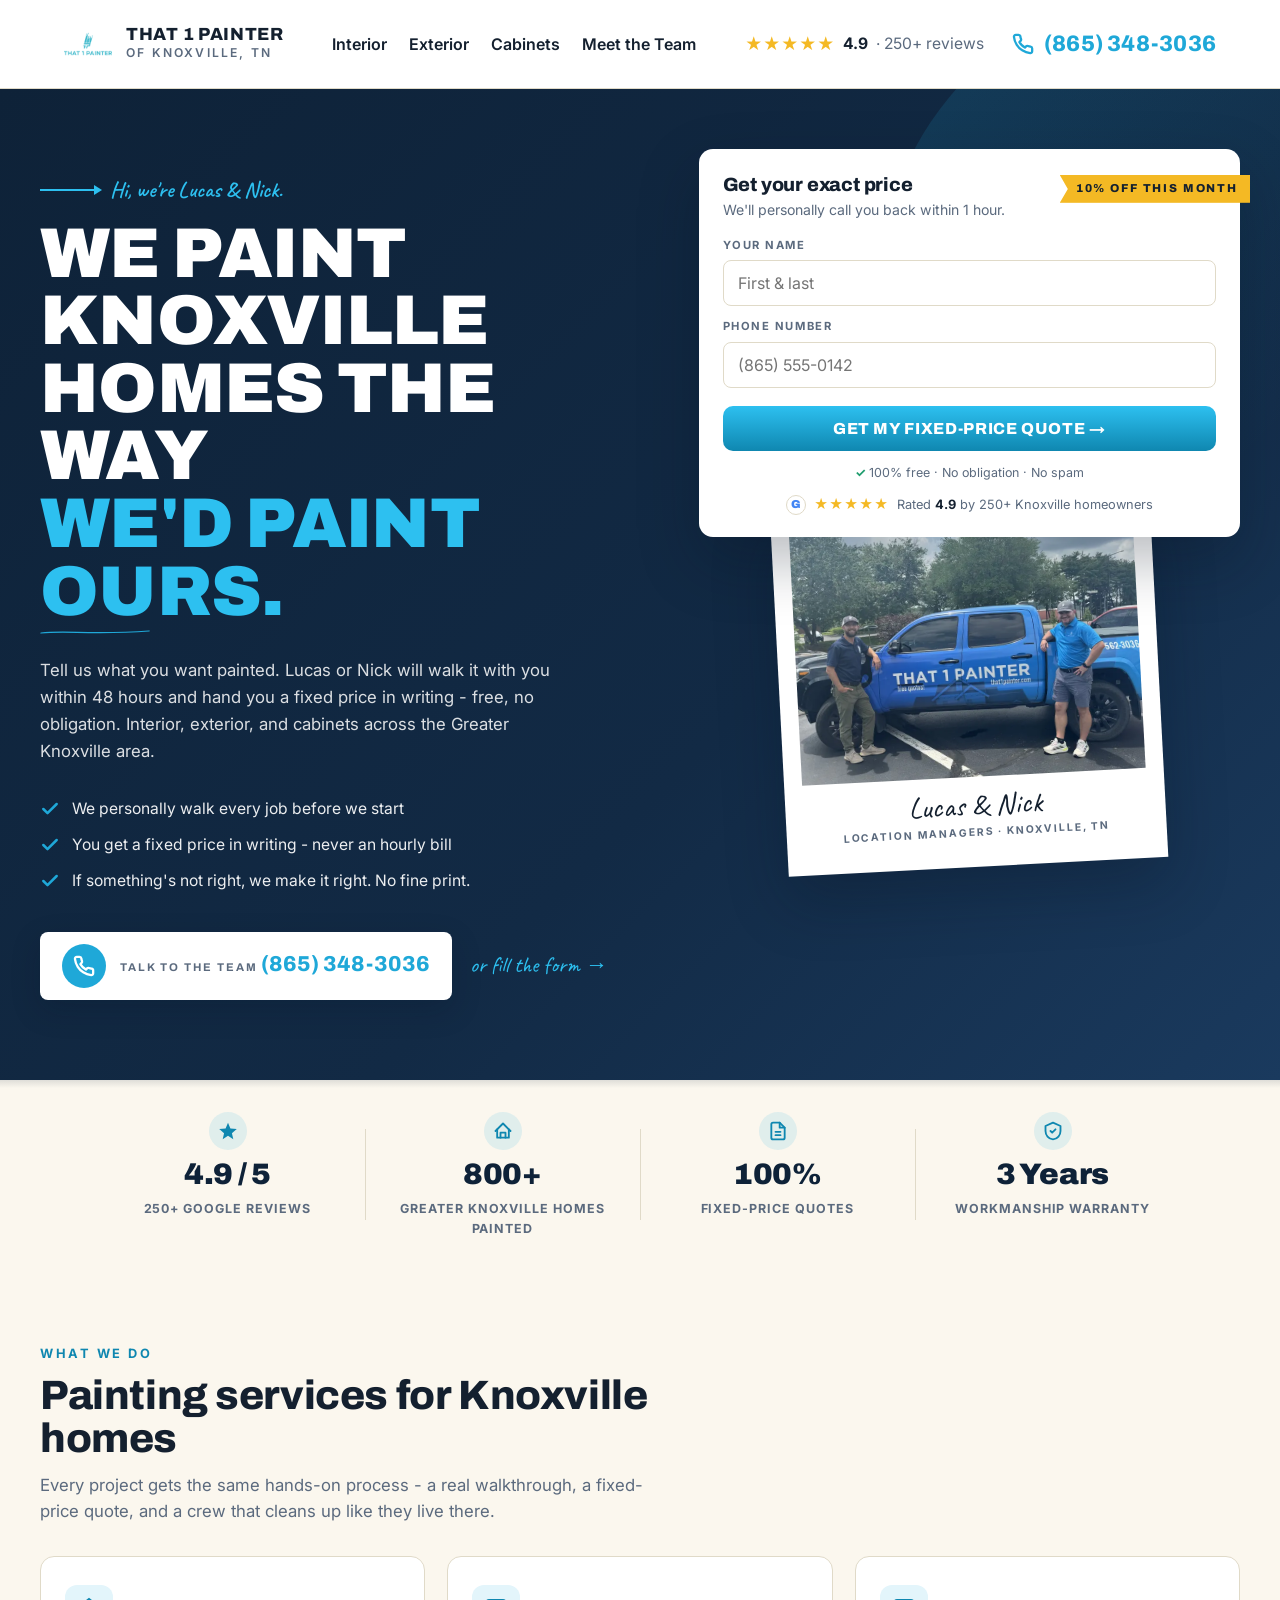
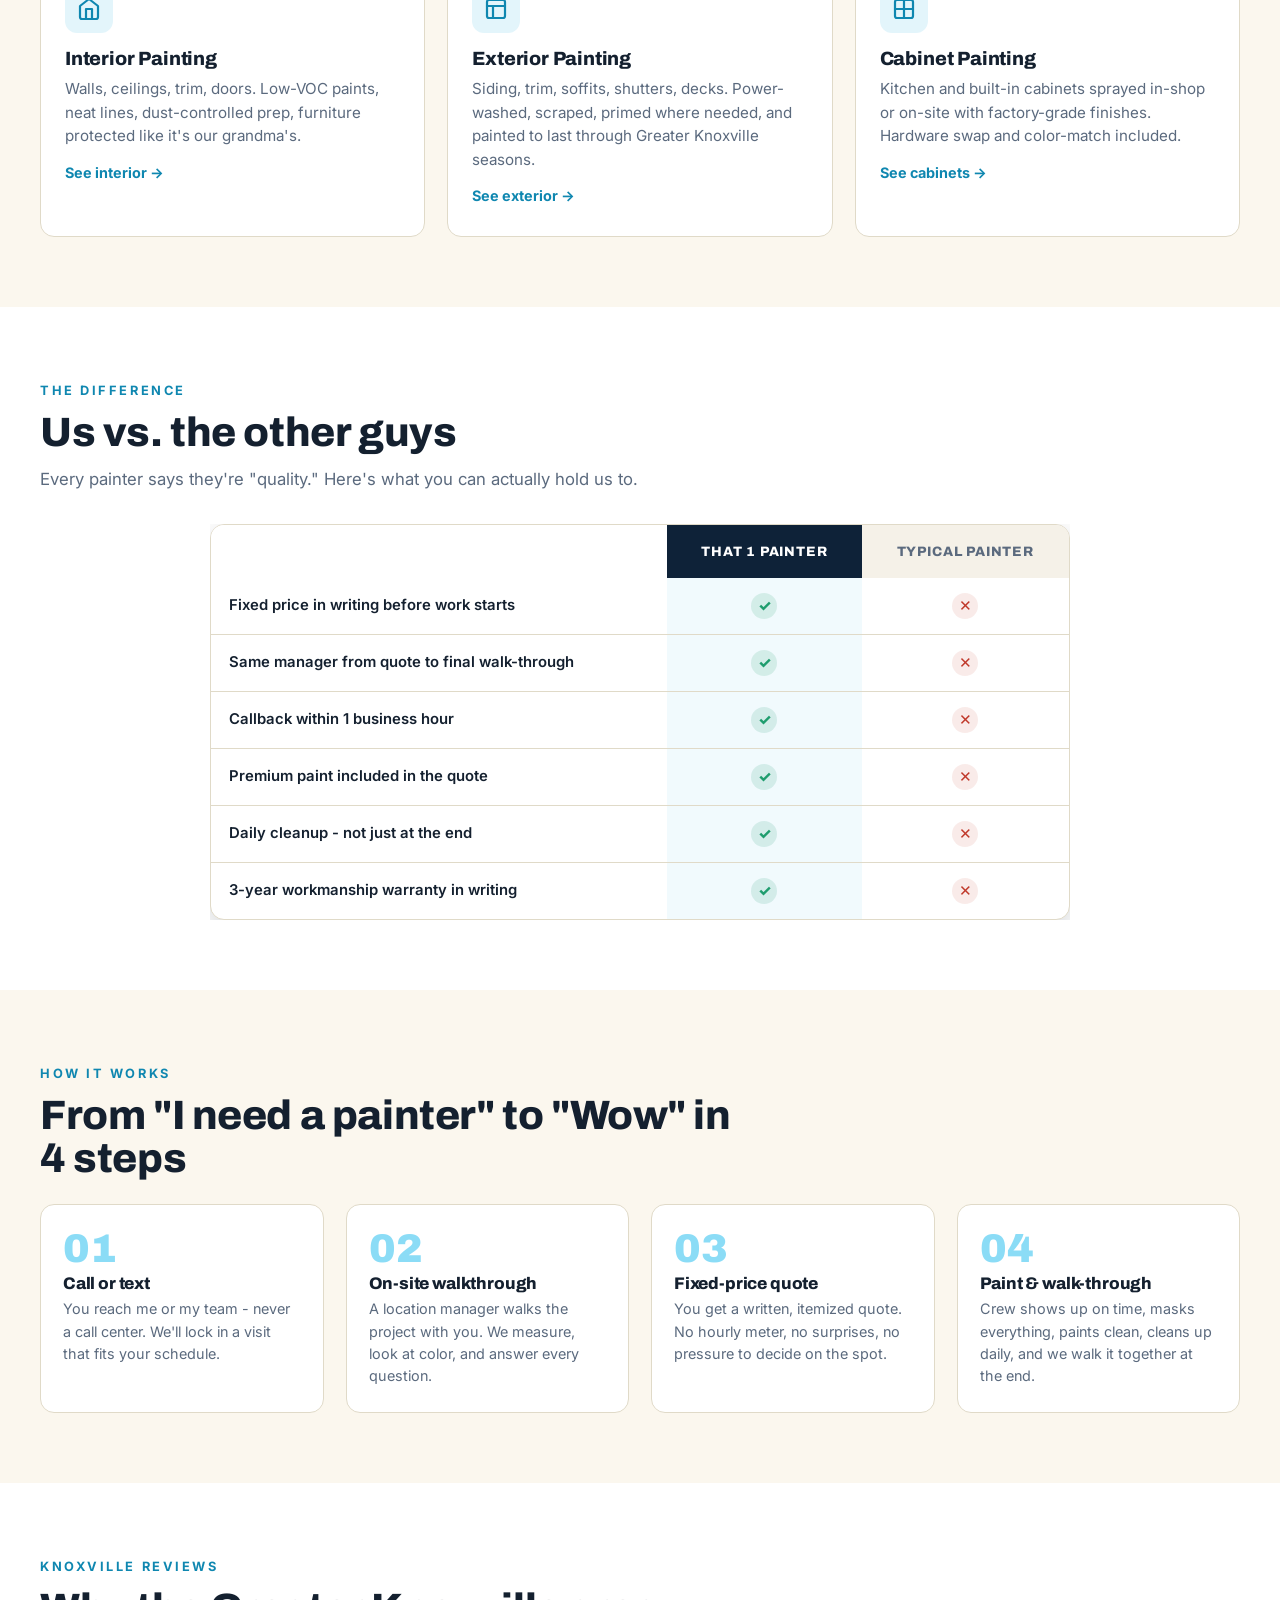
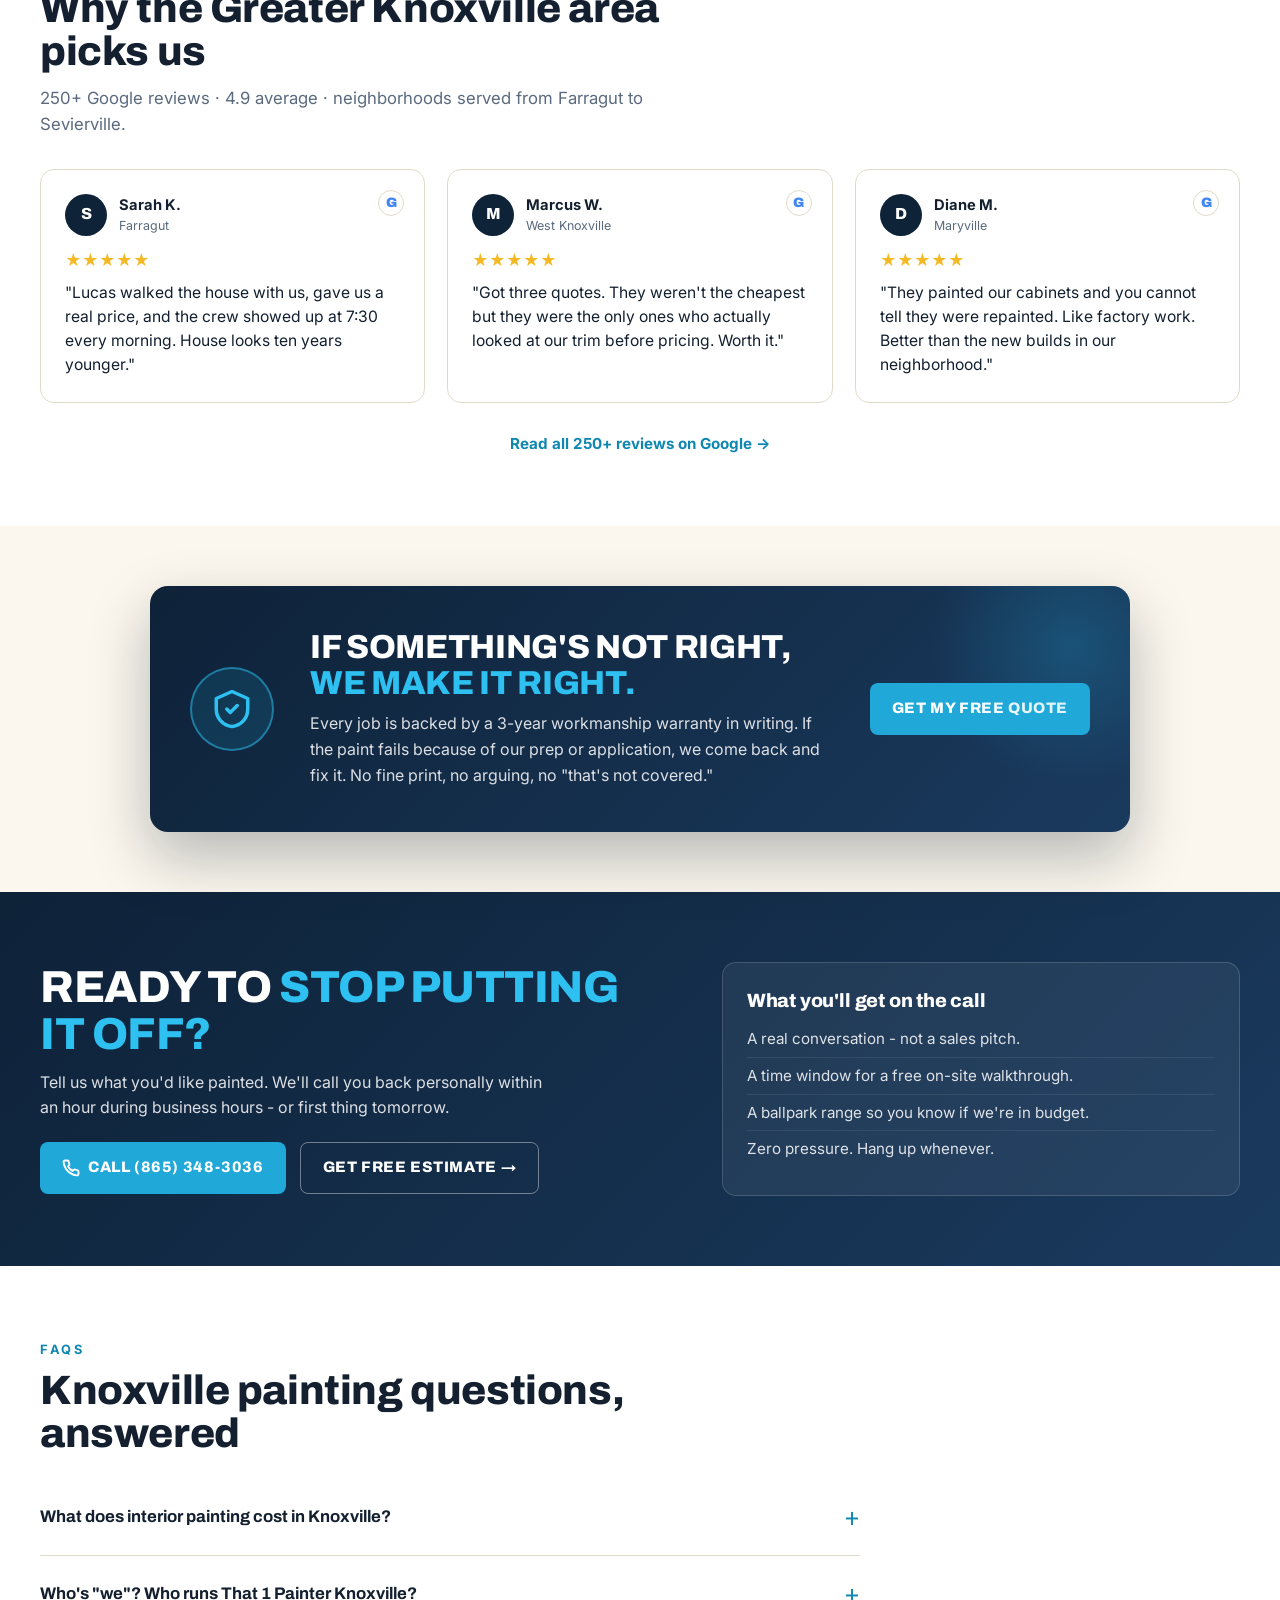
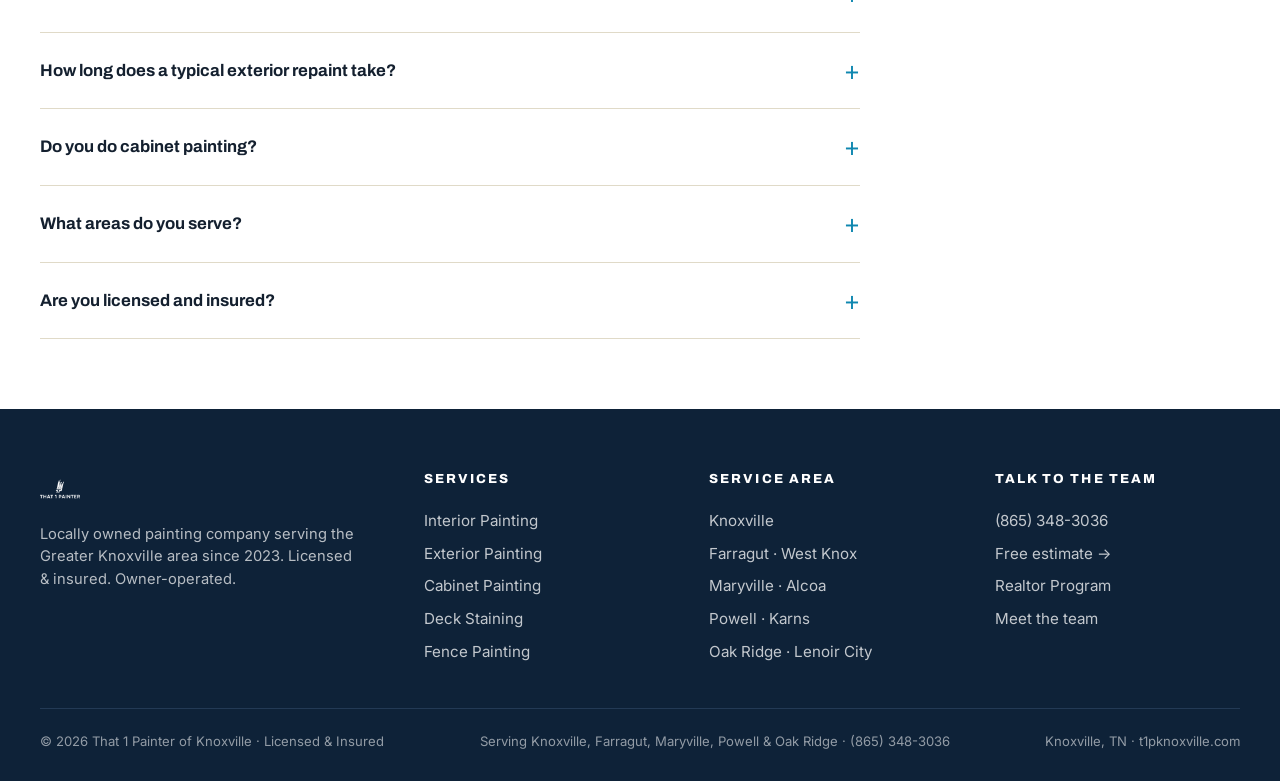
==== index.html @ 480b92c1 "Add Realtor Preferred Program page (realtors.html) with 10% client offer Co-Authored-By: Claude Fabl" ====
<!DOCTYPE html>
<html lang="en">
<head>
  <meta charset="UTF-8">
  <meta name="viewport" content="width=device-width, initial-scale=1.0">

  <!-- Google tag (gtag.js) — unified container routing to Google Ads + GA4 -->
  <script async src="https://www.googletagmanager.com/gtag/js?id=GT-T94FWJ92"></script>
  <script>
    window.dataLayer = window.dataLayer || [];
    function gtag(){dataLayer.push(arguments);}
    gtag('js', new Date());
    gtag('config', 'GT-T94FWJ92');
    gtag('config', 'G-8ZMC1K4EEJ');
    gtag('config', 'AW-11226884509');
  </script>
  <!-- Microsoft Clarity -->
  <script type="text/javascript">
    (function(c,l,a,r,i,t,y){
        c[a]=c[a]||function(){(c[a].q=c[a].q||[]).push(arguments)};
        t=l.createElement(r);t.async=1;t.src="https://www.clarity.ms/tag/"+i;
        y=l.getElementsByTagName(r)[0];y.parentNode.insertBefore(t,y);
    })(window, document, "clarity", "script", "wvl3fsdmvr");
  </script>


  <title>That 1 Painter Knoxville - Interior, Exterior &amp; Cabinet Painting</title>
  <meta name="description" content="Knoxville's hands-on painting company. Location managers Lucas &amp; Nick personally call you back. Fixed-price, in-writing quotes for interior, exterior &amp; cabinet painting across the Greater Knoxville area.">
  <link rel="canonical" href="https://t1pknoxville.com/">
  <meta name="theme-color" content="#0E2238">

  <meta property="og:type" content="website">
  <meta property="og:title" content="That 1 Painter Knoxville - Painted Right, Priced Honestly">
  <meta property="og:description" content="Locally managed painting in Knoxville, TN. Free fixed-price estimate within 1 hour.">
  <meta property="og:url" content="https://t1pknoxville.com/">
  <meta property="og:image" content="/assets/img/og.jpg">

  <link rel="preconnect" href="https://fonts.googleapis.com">
  <link rel="preconnect" href="https://fonts.gstatic.com" crossorigin>
  <link href="https://fonts.googleapis.com/css2?family=Archivo:wght@600;700;800;900&family=Inter:wght@400;500;600;700&family=Caveat:wght@500;600;700&display=swap" rel="stylesheet">

  <link rel="icon" type="image/webp" href="/logo.webp">
  <link rel="preload" as="image" href="/assets/img/team-lucas-nick.webp">
  <link rel="stylesheet" href="/assets/css/main.css">

  <script type="application/ld+json">
  {
    "@context": "https://schema.org",
    "@type": "Painter",
    "name": "That 1 Painter of Knoxville",
    "image": "https://t1pknoxville.com/logo.webp",
    "telephone": "+18653483036",
    "url": "https://t1pknoxville.com/",
    "address": {
      "@type": "PostalAddress",
      "addressLocality": "Knoxville",
      "addressRegion": "TN",
      "addressCountry": "US"
    },
    "areaServed": ["Knoxville", "Maryville", "Powell", "Farragut", "Oak Ridge", "Sevierville", "Alcoa", "Lenoir City"],
    "priceRange": "$$",
    "aggregateRating": {
      "@type": "AggregateRating",
      "ratingValue": "4.9",
      "reviewCount": "250"
    }
  }
  </script>

  <script type="application/ld+json">
  {
    "@context": "https://schema.org",
    "@type": "FAQPage",
    "mainEntity": [
      {
        "@type": "Question",
        "name": "What does interior painting cost in Knoxville?",
        "acceptedAnswer": {"@type": "Answer", "text": "Every project is quoted on-site. We walk the rooms with you, factor in prep, ceiling height, trim work, and paint grade, then give you the exact number in writing - never an hourly bill. The walkthrough is free and there's zero obligation to book."}
      },
      {
        "@type": "Question",
        "name": "Who runs That 1 Painter Knoxville?",
        "acceptedAnswer": {"@type": "Answer", "text": "Lucas and Nick are the location managers for Knoxville. They run estimates, manage the crews, and walk every job with you. You get their direct numbers when you book."}
      },
      {
        "@type": "Question",
        "name": "How long does a typical exterior repaint take?",
        "acceptedAnswer": {"@type": "Answer", "text": "An average 2,000-3,000 sq ft Knoxville home takes 5-8 working days for a full exterior repaint, weather permitting. We coordinate around your schedule and the Greater Knoxville forecast."}
      },
      {
        "@type": "Question",
        "name": "Do you do cabinet painting?",
        "acceptedAnswer": {"@type": "Answer", "text": "Yes - we spray cabinets with a factory-grade finish, either in our shop or on-site with full dust containment. Most kitchens are done in 5-7 days with hardware swapped at no extra cost."}
      },
      {
        "@type": "Question",
        "name": "What areas do you serve?",
        "acceptedAnswer": {"@type": "Answer", "text": "Knoxville, Farragut, West Knoxville, Maryville, Powell, Karns, Oak Ridge, Lenoir City, Alcoa, Sevierville, and most of the Greater Knoxville area within a 45-minute drive."}
      },
      {
        "@type": "Question",
        "name": "Are you licensed and insured?",
        "acceptedAnswer": {"@type": "Answer", "text": "Yes - fully licensed in Tennessee, with general liability and workers' comp coverage. We'll provide certificates on request before any work starts."}
      }
    ]
  }
  </script>
</head>
<body>

  <!-- ── Top Bar ───────────────────────────────────────── -->
  <header class="topbar">
    <div class="topbar-inner">
      <a href="/" class="brand">
        <img src="/logo.webp" alt="That 1 Painter logo">
        <div>
          <div class="brand-name">THAT 1 PAINTER</div>
          <div class="brand-sub">of Knoxville, TN</div>
        </div>
      </a>
      <nav class="topbar-nav">
        <a href="/interior.html">Interior</a>
        <a href="/exterior.html">Exterior</a>
        <a href="/cabinets.html">Cabinets</a>
        <a href="/about.html">Meet the Team</a>
      </nav>
      <div class="topbar-right">
        <div class="reviews-pill" aria-label="4.9 stars from 250 plus reviews">
          <span class="reviews-stars">★★★★★</span>
          <span><strong>4.9</strong></span>
          <span class="reviews-count">· 250+ reviews</span>
        </div>
        <a href="tel:18653483036" class="topbar-phone">
          <svg viewBox="0 0 24 24" fill="none" stroke="currentColor" stroke-width="2.5" stroke-linecap="round" stroke-linejoin="round" aria-hidden="true"><path d="M22 16.92v3a2 2 0 0 1-2.18 2 19.79 19.79 0 0 1-8.63-3.07 19.5 19.5 0 0 1-6-6 19.79 19.79 0 0 1-3.07-8.67A2 2 0 0 1 4.11 2h3a2 2 0 0 1 2 1.72c.13.96.36 1.9.7 2.81a2 2 0 0 1-.45 2.11L8.09 9.91a16 16 0 0 0 6 6l1.27-1.27a2 2 0 0 1 2.11-.45c.91.34 1.85.57 2.81.7A2 2 0 0 1 22 16.92z"/></svg>
          (865) 348-3036
        </a>
      </div>
    </div>
  </header>

  <!-- ── Hero ──────────────────────────────────────────── -->
  <section class="hero">
    <div class="hero-inner">
      <div>
        <div class="hero-eyebrow"><span class="arrow"></span><span class="script">Hi, we're Lucas & Nick.</span></div>
        <h1>
          WE PAINT KNOXVILLE<br>HOMES THE WAY
          <span class="accent">WE'D PAINT OURS.</span>
        </h1>
        <p class="hero-lead">
          Tell us what you want painted. Lucas or Nick will walk it with you within 48 hours
          and hand you a fixed price in writing - free, no obligation. Interior, exterior,
          and cabinets across the Greater Knoxville area.
        </p>

        <ul class="hero-list">
          <li>We personally walk every job before we start</li>
          <li>You get a fixed price in writing - never an hourly bill</li>
          <li>If something's not right, we make it right. No fine print.</li>
        </ul>

        <div class="hero-ctas">
          <a href="tel:18653483036" class="btn-phone">
            <span class="icon" aria-hidden="true">
              <svg width="22" height="22" viewBox="0 0 24 24" fill="none" stroke="currentColor" stroke-width="2.5" stroke-linecap="round" stroke-linejoin="round"><path d="M22 16.92v3a2 2 0 0 1-2.18 2 19.79 19.79 0 0 1-8.63-3.07 19.5 19.5 0 0 1-6-6 19.79 19.79 0 0 1-3.07-8.67A2 2 0 0 1 4.11 2h3a2 2 0 0 1 2 1.72c.13.96.36 1.9.7 2.81a2 2 0 0 1-.45 2.11L8.09 9.91a16 16 0 0 0 6 6l1.27-1.27a2 2 0 0 1 2.11-.45c.91.34 1.85.57 2.81.7A2 2 0 0 1 22 16.92z"/></svg>
            </span>
            <span>
              <span class="label">Talk to the team</span>
              <span class="number">(865) 348-3036</span>
            </span>
          </a>
          <a href="#quote" class="hero-or">or fill the form →</a>
        </div>
      </div>

      <!-- Right column: form on top, polaroid tucked under -->
      <div class="hero-right" id="quote">
        <div class="quote-card">
          <div class="badge-save">10% off this month</div>
          <h3>Get your exact price</h3>
          <div class="sub">We'll personally call you back within 1 hour.</div>
          <form data-lead-form data-form-location="hero">
            <label for="lf-name">Your name</label>
            <input id="lf-name" name="name" type="text" placeholder="First & last" autocomplete="name" required>
            <label for="lf-phone">Phone number</label>
            <input id="lf-phone" name="phone" type="tel" placeholder="(865) 555-0142" autocomplete="tel" inputmode="numeric" required>
            <input type="text" name="_gotcha" tabindex="-1" autocomplete="off" style="position:absolute; left:-9999px;" aria-hidden="true">
            <button class="btn-submit" type="submit">Get my fixed-price quote →</button>
            <div class="trust-line">100% free · No obligation · No spam</div>
            <div class="form-rating">
              <span class="g-badge" aria-hidden="true">G</span>
              <span class="stars" aria-hidden="true">★★★★★</span>
              <span>Rated <strong>4.9</strong> by 250+ Knoxville homeowners</span>
            </div>
          </form>
        </div>

        <div class="polaroid">
          <img src="/assets/img/team-lucas-nick.webp" width="800" height="600" alt="Lucas and Nick, location managers for That 1 Painter of Knoxville" onerror="this.onerror=null;this.src='/assets/img/team-placeholder.svg';">
          <div class="caption">
            <div class="name">Lucas &amp; Nick</div>
            <div class="role">Location Managers · Knoxville, TN</div>
          </div>
        </div>
      </div>
    </div>
  </section>

  <!-- ── Trust strip ───────────────────────────────────── -->
  <section class="trust-strip">
    <div class="trust-strip-inner">
      <div class="trust-item">
        <span class="icon" aria-hidden="true"><svg viewBox="0 0 24 24" fill="currentColor"><path d="M12 2l2.9 6.94 7.6.66-5.78 4.96L18.36 22 12 17.77 5.64 22l1.64-7.44L1.5 9.6l7.6-.66L12 2z"/></svg></span>
        <div class="num">4.9 / 5</div>
        <div class="label">250+ Google Reviews</div>
      </div>
      <div class="trust-item">
        <span class="icon" aria-hidden="true"><svg viewBox="0 0 24 24" fill="none" stroke="currentColor" stroke-width="2.2" stroke-linecap="round" stroke-linejoin="round"><path d="M3 12l9-9 9 9"/><path d="M5 10v10h14V10"/><path d="M9 20v-6h6v6"/></svg></span>
        <div class="num">800+</div>
        <div class="label">Greater Knoxville Homes Painted</div>
      </div>
      <div class="trust-item">
        <span class="icon" aria-hidden="true"><svg viewBox="0 0 24 24" fill="none" stroke="currentColor" stroke-width="2.2" stroke-linecap="round" stroke-linejoin="round"><path d="M14 2H6a2 2 0 0 0-2 2v16a2 2 0 0 0 2 2h12a2 2 0 0 0 2-2V8z"/><polyline points="14 2 14 8 20 8"/><line x1="9" y1="13" x2="15" y2="13"/><line x1="9" y1="17" x2="15" y2="17"/></svg></span>
        <div class="num">100%</div>
        <div class="label">Fixed-Price Quotes</div>
      </div>
      <div class="trust-item">
        <span class="icon" aria-hidden="true"><svg viewBox="0 0 24 24" fill="none" stroke="currentColor" stroke-width="2.2" stroke-linecap="round" stroke-linejoin="round"><path d="M12 2l9 4v6c0 5-3.5 9.5-9 10-5.5-.5-9-5-9-10V6l9-4z"/><polyline points="9 12 11 14 15 10"/></svg></span>
        <div class="num">3 Years</div>
        <div class="label">Workmanship Warranty</div>
      </div>
    </div>
  </section>

  <!-- ── Services ──────────────────────────────────────── -->
  <section class="bg-cream">
    <div class="container">
      <span class="section-eyebrow">What We Do</span>
      <h2 class="section-title">Painting services for Knoxville homes</h2>
      <p class="section-lead">Every project gets the same hands-on process - a real walkthrough, a fixed-price quote, and a crew that cleans up like they live there.</p>

      <div class="cards-3 mt-24">
        <div class="card">
          <div class="card-icon">
            <svg width="24" height="24" viewBox="0 0 24 24" fill="none" stroke="currentColor" stroke-width="2.2" stroke-linecap="round" stroke-linejoin="round"><path d="M3 9l9-7 9 7v11a2 2 0 0 1-2 2H5a2 2 0 0 1-2-2z"/><polyline points="9 22 9 12 15 12 15 22"/></svg>
          </div>
          <h3>Interior Painting</h3>
          <p>Walls, ceilings, trim, doors. Low-VOC paints, neat lines, dust-controlled prep, furniture protected like it's our grandma's.</p>
          <a href="/interior.html" class="card-cta">See interior →</a>
        </div>
        <div class="card">
          <div class="card-icon">
            <svg width="24" height="24" viewBox="0 0 24 24" fill="none" stroke="currentColor" stroke-width="2.2" stroke-linecap="round" stroke-linejoin="round"><rect x="3" y="3" width="18" height="18" rx="2"/><path d="M3 9h18M9 21V9"/></svg>
          </div>
          <h3>Exterior Painting</h3>
          <p>Siding, trim, soffits, shutters, decks. Power-washed, scraped, primed where needed, and painted to last through Greater Knoxville seasons.</p>
          <a href="/exterior.html" class="card-cta">See exterior →</a>
        </div>
        <div class="card">
          <div class="card-icon">
            <svg width="24" height="24" viewBox="0 0 24 24" fill="none" stroke="currentColor" stroke-width="2.2" stroke-linecap="round" stroke-linejoin="round"><rect x="3" y="3" width="18" height="18" rx="2"/><path d="M3 12h18M12 3v18"/></svg>
          </div>
          <h3>Cabinet Painting</h3>
          <p>Kitchen and built-in cabinets sprayed in-shop or on-site with factory-grade finishes. Hardware swap and color-match included.</p>
          <a href="/cabinets.html" class="card-cta">See cabinets →</a>
        </div>
      </div>
    </div>
  </section>

  <!-- ── Comparison ────────────────────────────────────── -->
  <section class="bg-white">
    <div class="container">
      <span class="section-eyebrow">The Difference</span>
      <h2 class="section-title">Us vs. the other guys</h2>
      <p class="section-lead">Every painter says they're "quality." Here's what you can actually hold us to.</p>

      <div class="compare-wrap">
        <table class="compare-table">
          <thead>
            <tr>
              <th></th>
              <th class="us">That 1 Painter</th>
              <th class="them">Typical Painter</th>
            </tr>
          </thead>
          <tbody>
            <tr>
              <th>Fixed price in writing before work starts</th>
              <td class="us"><span class="yes">✓</span></td>
              <td><span class="no">✕</span></td>
            </tr>
            <tr>
              <th>Same manager from quote to final walk-through</th>
              <td class="us"><span class="yes">✓</span></td>
              <td><span class="no">✕</span></td>
            </tr>
            <tr>
              <th>Callback within 1 business hour</th>
              <td class="us"><span class="yes">✓</span></td>
              <td><span class="no">✕</span></td>
            </tr>
            <tr>
              <th>Premium paint included in the quote</th>
              <td class="us"><span class="yes">✓</span></td>
              <td><span class="no">✕</span></td>
            </tr>
            <tr>
              <th>Daily cleanup - not just at the end</th>
              <td class="us"><span class="yes">✓</span></td>
              <td><span class="no">✕</span></td>
            </tr>
            <tr>
              <th>3-year workmanship warranty in writing</th>
              <td class="us"><span class="yes">✓</span></td>
              <td><span class="no">✕</span></td>
            </tr>
          </tbody>
        </table>
      </div>
    </div>
  </section>

  <!-- ── Process ───────────────────────────────────────── -->
  <section class="bg-cream">
    <div class="container">
      <span class="section-eyebrow">How It Works</span>
      <h2 class="section-title">From "I need a painter" to "Wow" in 4 steps</h2>

      <div class="process-grid mt-24">
        <div class="step"><div class="step-num">01</div><h4>Call or text</h4><p>You reach me or my team - never a call center. We'll lock in a visit that fits your schedule.</p></div>
        <div class="step"><div class="step-num">02</div><h4>On-site walkthrough</h4><p>A location manager walks the project with you. We measure, look at color, and answer every question.</p></div>
        <div class="step"><div class="step-num">03</div><h4>Fixed-price quote</h4><p>You get a written, itemized quote. No hourly meter, no surprises, no pressure to decide on the spot.</p></div>
        <div class="step"><div class="step-num">04</div><h4>Paint &amp; walk-through</h4><p>Crew shows up on time, masks everything, paints clean, cleans up daily, and we walk it together at the end.</p></div>
      </div>
    </div>
  </section>

  <!-- ── Reviews ───────────────────────────────────────── -->
  <section class="bg-white">
    <div class="container">
      <span class="section-eyebrow">Knoxville Reviews</span>
      <h2 class="section-title">Why the Greater Knoxville area picks us</h2>
      <p class="section-lead">250+ Google reviews · 4.9 average · neighborhoods served from Farragut to Sevierville.</p>

      <div class="cards-3 mt-24">
        <div class="review-card">
          <span class="g-corner" aria-hidden="true">G</span>
          <div class="review-head">
            <div class="avatar">S</div>
            <div class="review-meta">
              <div class="who">Sarah K.</div>
              <div class="where">Farragut</div>
            </div>
          </div>
          <div class="stars">★★★★★</div>
          <p class="quote">"Lucas walked the house with us, gave us a real price, and the crew showed up at 7:30 every morning. House looks ten years younger."</p>
        </div>
        <div class="review-card">
          <span class="g-corner" aria-hidden="true">G</span>
          <div class="review-head">
            <div class="avatar">M</div>
            <div class="review-meta">
              <div class="who">Marcus W.</div>
              <div class="where">West Knoxville</div>
            </div>
          </div>
          <div class="stars">★★★★★</div>
          <p class="quote">"Got three quotes. They weren't the cheapest but they were the only ones who actually looked at our trim before pricing. Worth it."</p>
        </div>
        <div class="review-card">
          <span class="g-corner" aria-hidden="true">G</span>
          <div class="review-head">
            <div class="avatar">D</div>
            <div class="review-meta">
              <div class="who">Diane M.</div>
              <div class="where">Maryville</div>
            </div>
          </div>
          <div class="stars">★★★★★</div>
          <p class="quote">"They painted our cabinets and you cannot tell they were repainted. Like factory work. Better than the new builds in our neighborhood."</p>
        </div>
      </div>

      <div class="reviews-cta-row">
        <a href="https://www.google.com/search?q=That+1+Painter+Knoxville+reviews" target="_blank" rel="noopener">Read all 250+ reviews on Google →</a>
      </div>
    </div>
  </section>

  <!-- ── Guarantee band ────────────────────────────────── -->
  <section class="guarantee-band">
    <div class="guarantee-inner">
      <div class="guarantee-shield" aria-hidden="true">
        <svg viewBox="0 0 24 24" fill="none" stroke="currentColor" stroke-width="2" stroke-linecap="round" stroke-linejoin="round"><path d="M12 2l9 4v6c0 5-3.5 9.5-9 10-5.5-.5-9-5-9-10V6l9-4z"/><polyline points="9 12 11 14 15 10"/></svg>
      </div>
      <div class="guarantee-copy">
        <h2>If something's not right, <span class="accent">we make it right.</span></h2>
        <p>Every job is backed by a 3-year workmanship warranty in writing. If the paint fails because of our prep or application, we come back and fix it. No fine print, no arguing, no "that's not covered."</p>
      </div>
      <div class="guarantee-cta">
        <a href="#quote" class="btn-cyan">Get my free quote</a>
      </div>
    </div>
  </section>

  <!-- ── CTA band ──────────────────────────────────────── -->
  <section class="cta-band">
    <div class="container">
      <div>
        <h2>Ready to <span class="accent">stop putting it off?</span></h2>
        <p>Tell us what you'd like painted. We'll call you back personally within an hour during business hours - or first thing tomorrow.</p>
        <div class="ctas">
          <a href="tel:18653483036" class="btn-cyan">
            <svg width="18" height="18" viewBox="0 0 24 24" fill="none" stroke="currentColor" stroke-width="2.5" stroke-linecap="round" stroke-linejoin="round"><path d="M22 16.92v3a2 2 0 0 1-2.18 2 19.79 19.79 0 0 1-8.63-3.07 19.5 19.5 0 0 1-6-6 19.79 19.79 0 0 1-3.07-8.67A2 2 0 0 1 4.11 2h3a2 2 0 0 1 2 1.72c.13.96.36 1.9.7 2.81a2 2 0 0 1-.45 2.11L8.09 9.91a16 16 0 0 0 6 6l1.27-1.27a2 2 0 0 1 2.11-.45c.91.34 1.85.57 2.81.7A2 2 0 0 1 22 16.92z"/></svg>
            Call (865) 348-3036
          </a>
          <a href="/free-estimate.html" class="btn-ghost">Get free estimate →</a>
        </div>
      </div>
      <div class="card" style="background:rgba(255,255,255,0.06); border-color:rgba(255,255,255,0.15);">
        <h3 style="color:#fff;">What you'll get on the call</h3>
        <ul style="list-style:none; color:rgba(255,255,255,0.85); font-size:0.95rem; margin-top:10px;">
          <li style="padding:6px 0; border-bottom:1px solid rgba(255,255,255,0.08);">A real conversation - not a sales pitch.</li>
          <li style="padding:6px 0; border-bottom:1px solid rgba(255,255,255,0.08);">A time window for a free on-site walkthrough.</li>
          <li style="padding:6px 0; border-bottom:1px solid rgba(255,255,255,0.08);">A ballpark range so you know if we're in budget.</li>
          <li style="padding:6px 0;">Zero pressure. Hang up whenever.</li>
        </ul>
      </div>
    </div>
  </section>

  <!-- ── FAQ ───────────────────────────────────────────── -->
  <section class="bg-white">
    <div class="container">
      <span class="section-eyebrow">FAQs</span>
      <h2 class="section-title">Knoxville painting questions, answered</h2>

      <div class="faq-list mt-24">
        <details class="faq-item">
          <summary>What does interior painting cost in Knoxville?</summary>
          <p>Every project is quoted on-site. We walk the rooms with you, factor in prep, ceiling height, trim work, and paint grade, then give you the exact number in writing - never an hourly bill. The walkthrough is free and there's zero obligation to book.</p>
        </details>
        <details class="faq-item">
          <summary>Who's "we"? Who runs That 1 Painter Knoxville?</summary>
          <p>Lucas and Nick are the location managers for Knoxville. They run estimates, manage the crews, and walk every job with you. You get their direct numbers when you book.</p>
        </details>
        <details class="faq-item">
          <summary>How long does a typical exterior repaint take?</summary>
          <p>An average 2,000–3,000 sq ft Knoxville home takes 5–8 working days for a full exterior repaint, weather permitting. We coordinate around your schedule and the Greater Knoxville forecast.</p>
        </details>
        <details class="faq-item">
          <summary>Do you do cabinet painting?</summary>
          <p>Yes - we spray cabinets with a factory-grade finish, either in our shop or on-site with full dust containment. Most kitchens are done in 5–7 days with hardware swapped at no extra cost.</p>
        </details>
        <details class="faq-item">
          <summary>What areas do you serve?</summary>
          <p>Knoxville, Farragut, West Knoxville, Maryville, Powell, Karns, Oak Ridge, Lenoir City, Alcoa, Sevierville, and most of the Greater Knoxville area within a 45-minute drive.</p>
        </details>
        <details class="faq-item">
          <summary>Are you licensed and insured?</summary>
          <p>Yes - fully licensed in Tennessee, with general liability and workers' comp coverage. We'll provide certificates on request before any work starts.</p>
        </details>
      </div>
    </div>
  </section>

  <!-- ── Footer ────────────────────────────────────────── -->
  <footer>
    <div class="footer-inner">
      <div class="footer-brand">
        <img src="/logo.webp" alt="That 1 Painter">
        <p>Locally owned painting company serving the Greater Knoxville area since 2023. Licensed &amp; insured. Owner-operated.</p>
      </div>
      <div>
        <h5>Services</h5>
        <ul>
          <li><a href="/interior.html">Interior Painting</a></li>
          <li><a href="/exterior.html">Exterior Painting</a></li>
          <li><a href="/cabinets.html">Cabinet Painting</a></li><li><a href="/deck-staining.html">Deck Staining</a></li><li><a href="/fence-painting.html">Fence Painting</a></li>
        </ul>
      </div>
      <div>
        <h5>Service Area</h5>
        <ul>
          <li><a href="/free-estimate.html">Knoxville</a></li>
          <li><a href="/free-estimate.html">Farragut · West Knox</a></li>
          <li><a href="/free-estimate.html">Maryville · Alcoa</a></li>
          <li><a href="/free-estimate.html">Powell · Karns</a></li>
          <li><a href="/free-estimate.html">Oak Ridge · Lenoir City</a></li>
        </ul>
      </div>
      <div>
        <h5>Talk to the Team</h5>
        <ul>
          <li><a href="tel:18653483036">(865) 348-3036</a></li>
          <li><a href="/free-estimate.html">Free estimate →</a></li><li><a href="/realtors.html">Realtor Program</a></li>
          <li><a href="/about.html">Meet the team</a></li>
        </ul>
      </div>
    </div>
    <div class="footer-bottom">
      <div>© 2026 That 1 Painter of Knoxville · Licensed &amp; Insured</div>
      <div>Serving Knoxville, Farragut, Maryville, Powell &amp; Oak Ridge · (865) 348-3036</div>
      <div>Knoxville, TN · t1pknoxville.com</div>
    </div>
  </footer>

  <!-- ── Sticky mobile CTA ─────────────────────────────── -->
  <div class="sticky-cta">
    <a href="tel:18653483036" class="call">
      <svg width="16" height="16" viewBox="0 0 24 24" fill="none" stroke="currentColor" stroke-width="2.5" stroke-linecap="round" stroke-linejoin="round"><path d="M22 16.92v3a2 2 0 0 1-2.18 2 19.79 19.79 0 0 1-8.63-3.07 19.5 19.5 0 0 1-6-6 19.79 19.79 0 0 1-3.07-8.67A2 2 0 0 1 4.11 2h3a2 2 0 0 1 2 1.72c.13.96.36 1.9.7 2.81a2 2 0 0 1-.45 2.11L8.09 9.91a16 16 0 0 0 6 6l1.27-1.27a2 2 0 0 1 2.11-.45c.91.34 1.85.57 2.81.7A2 2 0 0 1 22 16.92z"/></svg>
      Call the team
    </a>
    <a href="#quote" class="quote">Free quote</a>
  </div>

  <script src="/assets/js/main.js" defer></script>
  <script async src="https://online-booking.housecallpro.com/script.js?token=28711c05c9d04d958c8163f832b172ea&orgName=That-1-Painter-Knoxville"></script>
</body>
</html>
---- assets/css/main.css ----
/* That 1 Painter Knoxville - shared styles */

:root {
  --navy:        #0E2238;
  --navy-2:      #122A45;
  --navy-3:      #1A3A5E;
  --cyan:        #1FA8D8;
  --cyan-2:      #2DC0F0;
  --cyan-dark:   #0F87B0;
  --yellow:      #F4B924;
  --yellow-dark: #C99000;
  --cream:       #FBF7EE;
  --offwhite:    #F5F1E8;
  --white:       #FFFFFF;
  --ink:         #14202F;
  --muted:       #5B6A7E;
  --line:        #E0DAC8;
  --line-2:      #233A55;
  --green:       #1F9D6E;
  --shadow:      0 10px 30px rgba(8,18,32,0.18);
  --shadow-lg:   0 25px 60px rgba(8,18,32,0.28);
}

*, *::before, *::after { margin: 0; padding: 0; box-sizing: border-box; }

html { scroll-behavior: smooth; -webkit-text-size-adjust: 100%; }

body {
  font-family: 'Inter', system-ui, -apple-system, Segoe UI, Roboto, sans-serif;
  color: var(--ink);
  background: var(--cream);
  line-height: 1.55;
  font-size: 16px;
  -webkit-font-smoothing: antialiased;
}

img { max-width: 100%; height: auto; display: block; }
a { color: var(--cyan-dark); }
button { font-family: inherit; cursor: pointer; }

h1, h2, h3, h4 {
  font-family: 'Archivo', 'Inter', sans-serif;
  font-weight: 800;
  letter-spacing: -0.01em;
  line-height: 1.05;
  color: var(--ink);
}

.script {
  font-family: 'Caveat', 'Pacifico', cursive;
  font-weight: 600;
}

/* ── Top Bar ───────────────────────────────────────────── */
.topbar {
  background: var(--white);
  border-bottom: 1px solid var(--line);
  position: sticky;
  top: 0;
  z-index: 50;
}
.topbar-inner {
  max-width: 1200px;
  margin: 0 auto;
  padding: 20px 24px;
  display: flex;
  align-items: center;
  justify-content: space-between;
  gap: 24px;
}
.brand {
  display: flex;
  align-items: center;
  gap: 14px;
  text-decoration: none;
  color: var(--ink);
}
.brand img { height: 48px; width: auto; }
.brand-name {
  font-family: 'Archivo', sans-serif;
  font-weight: 800;
  font-size: 1.1rem;
  letter-spacing: 0.04em;
  line-height: 1.1;
}
.brand-sub {
  font-size: 0.76rem;
  letter-spacing: 0.18em;
  color: var(--muted);
  font-weight: 600;
  text-transform: uppercase;
}
.topbar-right {
  display: flex;
  align-items: center;
  gap: 28px;
}
.reviews-pill {
  display: flex;
  align-items: center;
  gap: 8px;
  font-size: 0.98rem;
  color: var(--ink);
}
.reviews-stars { color: var(--yellow); letter-spacing: 1px; font-size: 1.05rem; }
.reviews-count { color: var(--muted); }
.topbar-phone {
  display: flex;
  align-items: center;
  gap: 10px;
  text-decoration: none;
  color: var(--cyan);
  font-family: 'Archivo', sans-serif;
  font-weight: 800;
  font-size: 1.4rem;
  letter-spacing: 0.01em;
}
.topbar-phone svg { width: 22px; height: 22px; }
.topbar-nav { display: none; }
.topbar-nav a {
  color: var(--ink);
  text-decoration: none;
  font-weight: 600;
  font-size: 1rem;
  padding: 6px 0;
}
.topbar-nav a:hover { color: var(--cyan); }

@media (min-width: 900px) {
  .topbar-nav { display: flex; gap: 22px; }
}

/* ── Hero ──────────────────────────────────────────────── */
.hero {
  background: var(--navy);
  background-image: linear-gradient(135deg, var(--navy) 0%, var(--navy-2) 60%, var(--navy-3) 100%);
  color: var(--white);
  padding: 60px 24px 80px;
  position: relative;
  overflow: hidden;
}
.hero::after {
  content: "";
  position: absolute;
  top: -100px;
  right: -200px;
  width: 600px;
  height: 600px;
  background: linear-gradient(135deg, rgba(31,168,216,0.18) 0%, transparent 70%);
  border-radius: 50%;
  pointer-events: none;
}
.hero-inner {
  max-width: 1200px;
  margin: 0 auto;
  display: grid;
  grid-template-columns: 1fr;
  gap: 40px;
  position: relative;
  z-index: 1;
}
@media (min-width: 980px) {
  .hero-inner { grid-template-columns: 1.05fr 0.95fr; gap: 60px; align-items: start; }
  .hero-inner > div:first-child { padding-top: 24px; }
}

.hero-eyebrow {
  display: flex;
  align-items: center;
  gap: 10px;
  color: var(--cyan-2);
  font-size: 1.4rem;
  margin-bottom: 12px;
}
.hero-eyebrow .arrow {
  width: 60px;
  height: 2px;
  background: var(--cyan-2);
  position: relative;
}
.hero-eyebrow .arrow::after {
  content: "";
  position: absolute;
  right: -2px; top: -4px;
  width: 0; height: 0;
  border-left: 8px solid var(--cyan-2);
  border-top: 5px solid transparent;
  border-bottom: 5px solid transparent;
}

.hero h1 {
  font-size: clamp(2.4rem, 5.8vw, 4.4rem);
  font-weight: 900;
  text-transform: uppercase;
  letter-spacing: -0.01em;
  line-height: 0.96;
  color: var(--white);
  margin-bottom: 22px;
}
.hero h1 .accent { color: var(--cyan-2); display: block; position: relative; }
.hero h1 .accent::after {
  content: "";
  display: block;
  margin-top: 4px;
  width: 220px;
  height: 6px;
  background: url("data:image/svg+xml;utf8,<svg xmlns='http://www.w3.org/2000/svg' viewBox='0 0 220 12'><path d='M2 8 C 50 2, 100 12, 218 4' stroke='%231FA8D8' stroke-width='2.5' fill='none' stroke-linecap='round'/></svg>") no-repeat;
}

.hero-lead {
  color: rgba(255,255,255,0.85);
  font-size: 1.05rem;
  line-height: 1.6;
  margin-bottom: 26px;
  max-width: 520px;
}

.hero-list { list-style: none; margin-bottom: 32px; }
.hero-list li {
  display: flex;
  align-items: flex-start;
  gap: 12px;
  padding: 6px 0;
  color: rgba(255,255,255,0.92);
  font-size: 0.98rem;
}
.hero-list li::before {
  content: "";
  flex-shrink: 0;
  width: 20px;
  height: 20px;
  margin-top: 2px;
  background: no-repeat center/contain url("data:image/svg+xml;utf8,<svg xmlns='http://www.w3.org/2000/svg' viewBox='0 0 24 24' fill='none' stroke='%231FA8D8' stroke-width='3' stroke-linecap='round' stroke-linejoin='round'><polyline points='20 6 9 17 4 12'/></svg>");
}

.hero-ctas {
  display: flex;
  flex-wrap: wrap;
  align-items: center;
  gap: 18px;
}
.btn-phone {
  display: flex;
  align-items: center;
  gap: 14px;
  background: var(--white);
  color: var(--ink);
  border-radius: 8px;
  padding: 12px 22px;
  text-decoration: none;
  font-family: 'Archivo', sans-serif;
  font-weight: 800;
  box-shadow: var(--shadow);
  transition: transform 0.18s ease, box-shadow 0.18s ease;
}
.btn-phone:hover { transform: translateY(-2px); box-shadow: var(--shadow-lg); }
.btn-phone .icon {
  width: 44px;
  height: 44px;
  border-radius: 50%;
  background: var(--cyan);
  color: white;
  display: grid;
  place-items: center;
}
.btn-phone .label {
  font-size: 0.7rem;
  letter-spacing: 0.18em;
  color: var(--muted);
  text-transform: uppercase;
  font-weight: 700;
}
.btn-phone .number {
  font-size: 1.35rem;
  color: var(--cyan);
  line-height: 1.1;
}
.hero-or {
  color: var(--cyan-2);
  font-family: 'Caveat', cursive;
  font-size: 1.4rem;
  text-decoration: none;
  display: inline-flex;
  align-items: center;
  gap: 6px;
}
.hero-or:hover { color: var(--white); }

/* ── Hero right side: polaroid + form ──────────────────── */
.hero-right {
  position: relative;
  display: flex;
  flex-direction: column;
  align-items: stretch;
}
.polaroid {
  background: var(--white);
  padding: 18px 18px 26px;
  width: 380px;
  max-width: 100%;
  align-self: center;
  box-shadow: var(--shadow-lg);
  transform: rotate(-3deg);
  position: relative;
  margin-top: -36px;
  z-index: 1;
}
.polaroid::before {
  content: "";
  position: absolute;
  top: -12px;
  left: 50%;
  transform: translateX(-50%) rotate(-2deg);
  width: 90px;
  height: 22px;
  background: rgba(244,185,36,0.6);
  box-shadow: 0 1px 0 rgba(0,0,0,0.05);
}
.polaroid img {
  width: 100%;
  height: auto;
  aspect-ratio: 4/3;
  object-fit: cover;
  background: var(--offwhite);
}
.polaroid .caption {
  text-align: center;
  margin-top: 14px;
}
.polaroid .caption .name {
  font-family: 'Caveat', cursive;
  font-size: 1.85rem;
  color: var(--ink);
  line-height: 1;
}
.polaroid .caption .role {
  font-size: 0.65rem;
  letter-spacing: 0.18em;
  color: var(--muted);
  text-transform: uppercase;
  margin-top: 4px;
  font-weight: 700;
}

.quote-card {
  background: var(--white);
  border-radius: 14px;
  padding: 26px 24px 22px;
  box-shadow: var(--shadow-lg);
  color: var(--ink);
  position: relative;
  z-index: 2;
}
.quote-card .badge-save {
  position: absolute;
  top: 26px;
  right: -10px;
  background: var(--yellow);
  color: var(--ink);
  font-family: 'Archivo', sans-serif;
  font-weight: 800;
  font-size: 0.72rem;
  letter-spacing: 0.16em;
  padding: 5px 12px 5px 16px;
  clip-path: polygon(0 0, 100% 0, 100% 100%, 0 100%, 8px 50%);
  text-transform: uppercase;
  box-shadow: 0 4px 12px rgba(244,185,36,0.4);
}
.quote-card h3 {
  font-size: 1.2rem;
  margin-bottom: 4px;
}
.quote-card .sub {
  color: var(--muted);
  font-size: 0.88rem;
  margin-bottom: 16px;
}
.quote-card label {
  display: block;
  font-size: 0.7rem;
  letter-spacing: 0.14em;
  color: var(--muted);
  text-transform: uppercase;
  font-weight: 700;
  margin-bottom: 6px;
  margin-top: 12px;
}
.quote-card input {
  width: 100%;
  border: 1.5px solid var(--line);
  border-radius: 8px;
  padding: 12px 14px;
  font-size: 1rem;
  font-family: inherit;
  background: var(--white);
  color: var(--ink);
  transition: border-color 0.15s ease;
}
.quote-card input:focus { outline: none; border-color: var(--cyan); }
.quote-card .btn-submit {
  display: block;
  width: 100%;
  margin-top: 18px;
  background: linear-gradient(180deg, var(--cyan-2) 0%, var(--cyan-dark) 100%);
  color: var(--white);
  border: 0;
  border-radius: 10px;
  padding: 14px;
  font-family: 'Archivo', sans-serif;
  font-weight: 800;
  font-size: 1rem;
  letter-spacing: 0.04em;
  text-transform: uppercase;
  transition: transform 0.15s ease, box-shadow 0.15s ease;
}
.quote-card .btn-submit:hover { transform: translateY(-1px); box-shadow: 0 8px 22px rgba(15,135,176,0.4); }
.quote-card .trust-line {
  text-align: center;
  margin-top: 12px;
  font-size: 0.78rem;
  color: var(--muted);
}
.quote-card .trust-line::before {
  content: "✓ ";
  color: var(--green);
  font-weight: 700;
}

/* ── Section base ─────────────────────────────────────── */
section { padding: 70px 24px; }
.container { max-width: 1200px; margin: 0 auto; }
.section-eyebrow {
  display: inline-block;
  color: var(--cyan-dark);
  font-size: 0.8rem;
  font-weight: 700;
  letter-spacing: 0.2em;
  text-transform: uppercase;
  margin-bottom: 10px;
}
.section-title {
  font-size: clamp(1.8rem, 3.2vw, 2.6rem);
  margin-bottom: 12px;
  max-width: 700px;
}
.section-lead {
  color: var(--muted);
  font-size: 1.05rem;
  max-width: 640px;
  margin-bottom: 32px;
}

/* ── Trust strip ──────────────────────────────────────── */
.trust-strip {
  background: var(--cream);
  padding: 32px 24px;
  position: relative;
}
.trust-strip::before {
  content: "";
  position: absolute;
  top: 0;
  left: 0;
  right: 0;
  height: 8px;
  background: linear-gradient(180deg, rgba(14,34,56,0.12) 0%, transparent 100%);
  pointer-events: none;
}
.trust-strip-inner {
  max-width: 1100px;
  margin: 0 auto;
  display: grid;
  grid-template-columns: repeat(2, 1fr);
  gap: 28px 0;
  text-align: center;
}
@media (min-width: 760px) {
  .trust-strip-inner { grid-template-columns: repeat(4, 1fr); }
}
.trust-item {
  display: flex;
  flex-direction: column;
  align-items: center;
  gap: 8px;
  padding: 0 18px;
  position: relative;
}
@media (min-width: 760px) {
  .trust-item + .trust-item::before {
    content: "";
    position: absolute;
    left: 0;
    top: 14%;
    bottom: 14%;
    width: 1px;
    background: var(--line);
  }
}
.trust-item .icon {
  width: 38px;
  height: 38px;
  border-radius: 50%;
  background: rgba(31,168,216,0.12);
  color: var(--cyan-dark);
  display: grid;
  place-items: center;
  margin-bottom: 2px;
}
.trust-item .icon svg { width: 20px; height: 20px; }
.trust-item .num {
  font-family: 'Archivo', sans-serif;
  font-weight: 900;
  font-size: 1.85rem;
  color: var(--navy);
  line-height: 1;
  letter-spacing: -0.01em;
}
.trust-item .label {
  font-size: 0.78rem;
  color: var(--muted);
  letter-spacing: 0.08em;
  text-transform: uppercase;
  font-weight: 700;
  margin-top: 2px;
}

/* ── Cards grid ───────────────────────────────────────── */
.cards-3 { display: grid; gap: 22px; grid-template-columns: 1fr; }
@media (min-width: 760px) { .cards-3 { grid-template-columns: repeat(3, 1fr); } }

.card {
  background: var(--white);
  border: 1px solid var(--line);
  border-radius: 14px;
  padding: 28px 24px;
  transition: transform 0.18s ease, box-shadow 0.18s ease;
}
.card:hover { transform: translateY(-3px); box-shadow: var(--shadow); }
.card .card-icon {
  width: 48px; height: 48px;
  border-radius: 12px;
  background: rgba(31,168,216,0.12);
  color: var(--cyan-dark);
  display: grid; place-items: center;
  margin-bottom: 16px;
}
.card h3 { font-size: 1.2rem; margin-bottom: 8px; }
.card p { color: var(--muted); font-size: 0.95rem; }
.card .card-cta {
  display: inline-flex;
  align-items: center;
  gap: 6px;
  margin-top: 14px;
  color: var(--cyan-dark);
  text-decoration: none;
  font-weight: 700;
  font-size: 0.9rem;
}

/* ── Process ─────────────────────────────────────────── */
.process-grid {
  display: grid;
  gap: 22px;
  grid-template-columns: 1fr;
}
@media (min-width: 760px) {
  .process-grid { grid-template-columns: repeat(4, 1fr); }
}
.step {
  background: var(--white);
  border: 1px solid var(--line);
  border-radius: 14px;
  padding: 24px 22px;
  position: relative;
}
.step .step-num {
  font-family: 'Archivo', sans-serif;
  font-weight: 900;
  font-size: 2.5rem;
  color: var(--cyan-2);
  line-height: 1;
  opacity: 0.55;
}
.step h4 { font-size: 1.05rem; margin: 6px 0; }
.step p { color: var(--muted); font-size: 0.9rem; }

/* ── Quote band (CTA) ─────────────────────────────────── */
.cta-band {
  background: var(--navy);
  background-image: linear-gradient(135deg, var(--navy) 0%, var(--navy-3) 100%);
  color: var(--white);
}
.cta-band .container {
  display: grid;
  gap: 30px;
  grid-template-columns: 1fr;
  align-items: center;
}
@media (min-width: 900px) {
  .cta-band .container { grid-template-columns: 1.2fr 1fr; gap: 60px; }
}
.cta-band h2 {
  color: var(--white);
  font-size: clamp(1.8rem, 3.5vw, 2.8rem);
  text-transform: uppercase;
  line-height: 1.05;
}
.cta-band h2 .accent { color: var(--cyan-2); }
.cta-band p { color: rgba(255,255,255,0.85); margin-top: 12px; max-width: 520px; }
.cta-band .ctas { display: flex; gap: 14px; flex-wrap: wrap; margin-top: 22px; }
.btn-cyan {
  background: var(--cyan);
  color: var(--white);
  border: 0;
  border-radius: 8px;
  padding: 14px 22px;
  font-family: 'Archivo', sans-serif;
  font-weight: 800;
  font-size: 0.95rem;
  letter-spacing: 0.04em;
  text-transform: uppercase;
  text-decoration: none;
  display: inline-flex;
  align-items: center;
  gap: 8px;
  cursor: pointer;
  transition: transform 0.15s ease, background 0.15s ease;
}
.btn-cyan:hover { transform: translateY(-2px); background: var(--cyan-2); }
.btn-ghost {
  background: transparent;
  color: var(--white);
  border: 1.5px solid rgba(255,255,255,0.4);
  border-radius: 8px;
  padding: 12px 22px;
  font-family: 'Archivo', sans-serif;
  font-weight: 800;
  font-size: 0.95rem;
  letter-spacing: 0.04em;
  text-transform: uppercase;
  text-decoration: none;
  display: inline-flex;
  align-items: center;
  gap: 8px;
}
.btn-ghost:hover { border-color: var(--white); }

/* ── Reviews ───────────────────────────────────────────── */
.review-card {
  background: var(--white);
  border: 1px solid var(--line);
  border-radius: 14px;
  padding: 24px;
}
.review-card .stars { color: var(--yellow); margin-bottom: 8px; }
.review-card .quote { color: var(--ink); font-size: 0.98rem; line-height: 1.55; }
.review-card .who { margin-top: 12px; color: var(--muted); font-size: 0.85rem; font-weight: 600; }

/* ── FAQ ──────────────────────────────────────────────── */
.faq-list { max-width: 820px; }
.faq-item {
  border-bottom: 1px solid var(--line);
  padding: 18px 0;
}
.faq-item summary {
  cursor: pointer;
  list-style: none;
  font-family: 'Archivo', sans-serif;
  font-weight: 700;
  font-size: 1.05rem;
  display: flex;
  justify-content: space-between;
  align-items: center;
  gap: 18px;
}
.faq-item summary::-webkit-details-marker { display: none; }
.faq-item summary::after {
  content: "+";
  font-size: 1.6rem;
  color: var(--cyan-dark);
  font-weight: 400;
  flex-shrink: 0;
}
.faq-item[open] summary::after { content: "–"; }
.faq-item p { color: var(--muted); margin-top: 10px; line-height: 1.6; }

/* ── Footer ───────────────────────────────────────────── */
footer {
  background: var(--navy);
  color: rgba(255,255,255,0.8);
  padding: 60px 24px 30px;
}
.footer-inner {
  max-width: 1200px;
  margin: 0 auto;
  display: grid;
  grid-template-columns: 1fr;
  gap: 40px;
}
@media (min-width: 760px) {
  .footer-inner { grid-template-columns: 1.4fr 1fr 1fr 1fr; }
}
.footer-brand { color: var(--white); }
.footer-brand img { height: 40px; margin-bottom: 14px; filter: brightness(0) invert(1); }
.footer-brand p { color: rgba(255,255,255,0.7); font-size: 0.92rem; line-height: 1.5; max-width: 320px; }
footer h5 {
  font-family: 'Archivo', sans-serif;
  font-weight: 800;
  font-size: 0.82rem;
  letter-spacing: 0.16em;
  text-transform: uppercase;
  color: var(--white);
  margin-bottom: 14px;
}
footer ul { list-style: none; }
footer ul li { padding: 4px 0; }
footer a {
  color: rgba(255,255,255,0.75);
  text-decoration: none;
  font-size: 0.95rem;
  transition: color 0.15s ease;
}
footer a:hover { color: var(--cyan-2); }
.footer-bottom {
  max-width: 1200px;
  margin: 40px auto 0;
  padding-top: 22px;
  border-top: 1px solid var(--line-2);
  font-size: 0.82rem;
  color: rgba(255,255,255,0.55);
  display: flex;
  flex-wrap: wrap;
  justify-content: space-between;
  gap: 12px;
}

/* ── Sticky mobile CTA ────────────────────────────────── */
.sticky-cta {
  position: fixed;
  bottom: 0; left: 0; right: 0;
  background: var(--white);
  border-top: 1px solid var(--line);
  box-shadow: 0 -8px 22px rgba(8,18,32,0.12);
  padding: 10px 14px;
  display: flex;
  gap: 10px;
  z-index: 60;
}
.sticky-cta a {
  flex: 1;
  display: flex;
  align-items: center;
  justify-content: center;
  gap: 8px;
  padding: 12px;
  border-radius: 8px;
  font-family: 'Archivo', sans-serif;
  font-weight: 800;
  font-size: 0.92rem;
  text-decoration: none;
  text-transform: uppercase;
  letter-spacing: 0.04em;
}
.sticky-cta .call { background: var(--cyan); color: var(--white); }
.sticky-cta .quote {
  background: var(--white);
  color: var(--ink);
  border: 1.5px solid var(--line);
}
@media (min-width: 900px) {
  .sticky-cta { display: none; }
}
@media (max-width: 899px) {
  body { padding-bottom: 76px; }
}

/* ── Utility ──────────────────────────────────────────── */
.bg-cream { background: var(--cream); }
.bg-white { background: var(--white); }
.text-center { text-align: center; }
.mt-12 { margin-top: 12px; }
.mt-24 { margin-top: 24px; }
.mt-40 { margin-top: 40px; }

/* ── Form rating microrow (under submit) ──────────────── */
.form-rating {
  display: flex;
  align-items: center;
  justify-content: center;
  gap: 8px;
  margin-top: 12px;
  font-size: 0.8rem;
  color: var(--muted);
}
.form-rating .g-badge {
  width: 20px;
  height: 20px;
  border-radius: 50%;
  background: var(--white);
  border: 1px solid var(--line);
  display: grid;
  place-items: center;
  font-family: 'Archivo', sans-serif;
  font-weight: 900;
  font-size: 0.72rem;
  color: #4285F4;
  flex-shrink: 0;
}
.form-rating .stars { color: var(--yellow); letter-spacing: 1px; font-size: 0.85rem; }
.form-rating strong { color: var(--ink); }

.quote-card .btn-submit:disabled {
  opacity: 0.65;
  cursor: wait;
  transform: none;
}

/* ── Comparison table ─────────────────────────────────── */
.compare-wrap {
  max-width: 860px;
  margin: 32px auto 0;
  overflow-x: auto;
}
.compare-table {
  width: 100%;
  border-collapse: separate;
  border-spacing: 0;
  background: var(--white);
  border: 1px solid var(--line);
  border-radius: 14px;
  overflow: hidden;
  box-shadow: var(--shadow);
}
.compare-table th,
.compare-table td {
  padding: 15px 18px;
  text-align: center;
  font-size: 0.95rem;
  border-bottom: 1px solid var(--line);
}
.compare-table tr:last-child th,
.compare-table tr:last-child td { border-bottom: 0; }
.compare-table thead th {
  font-family: 'Archivo', sans-serif;
  font-weight: 800;
  font-size: 0.85rem;
  letter-spacing: 0.06em;
  text-transform: uppercase;
  padding: 16px 18px;
}
.compare-table thead th:first-child { background: var(--white); }
.compare-table thead th.us {
  background: var(--navy);
  color: var(--white);
}
.compare-table thead th.them {
  background: var(--offwhite);
  color: var(--muted);
}
.compare-table tbody th {
  text-align: left;
  font-family: 'Inter', sans-serif;
  font-weight: 600;
  color: var(--ink);
  font-size: 0.93rem;
}
.compare-table td.us { background: rgba(31,168,216,0.06); }
.compare-table .yes {
  display: inline-grid;
  place-items: center;
  width: 26px;
  height: 26px;
  border-radius: 50%;
  background: rgba(31,157,110,0.14);
  color: var(--green);
  font-weight: 800;
}
.compare-table .no {
  display: inline-grid;
  place-items: center;
  width: 26px;
  height: 26px;
  border-radius: 50%;
  background: rgba(192,57,43,0.1);
  color: #C0392B;
  font-weight: 700;
}
@media (max-width: 560px) {
  .compare-table th, .compare-table td { padding: 12px 10px; font-size: 0.85rem; }
}

/* ── Guarantee band ───────────────────────────────────── */
.guarantee-band {
  background: var(--cream);
  padding: 60px 24px;
}
.guarantee-inner {
  max-width: 980px;
  margin: 0 auto;
  background: var(--navy);
  background-image: linear-gradient(135deg, var(--navy) 0%, var(--navy-3) 100%);
  border-radius: 18px;
  padding: 44px 40px;
  display: grid;
  grid-template-columns: 1fr;
  gap: 28px;
  align-items: center;
  box-shadow: var(--shadow-lg);
  position: relative;
  overflow: hidden;
}
.guarantee-inner::after {
  content: "";
  position: absolute;
  top: -80px;
  right: -80px;
  width: 280px;
  height: 280px;
  background: radial-gradient(circle, rgba(31,168,216,0.25) 0%, transparent 70%);
  pointer-events: none;
}
@media (min-width: 820px) {
  .guarantee-inner { grid-template-columns: auto 1fr auto; gap: 36px; }
}
.guarantee-shield {
  width: 84px;
  height: 84px;
  border-radius: 50%;
  background: rgba(31,168,216,0.15);
  border: 2px solid rgba(45,192,240,0.5);
  display: grid;
  place-items: center;
  color: var(--cyan-2);
  margin: 0 auto;
}
.guarantee-shield svg { width: 42px; height: 42px; }
.guarantee-copy h2 {
  color: var(--white);
  font-size: clamp(1.5rem, 2.6vw, 2.1rem);
  text-transform: uppercase;
  line-height: 1.08;
  margin-bottom: 10px;
}
.guarantee-copy h2 .accent { color: var(--cyan-2); }
.guarantee-copy p {
  color: rgba(255,255,255,0.85);
  font-size: 1rem;
  line-height: 1.6;
  max-width: 520px;
}
.guarantee-cta { text-align: center; }

/* ── Review cards v2 (Google-style) ───────────────────── */
.review-card { position: relative; }
.review-card .review-head {
  display: flex;
  align-items: center;
  gap: 12px;
  margin-bottom: 12px;
}
.review-card .avatar {
  width: 42px;
  height: 42px;
  border-radius: 50%;
  background: var(--navy);
  color: var(--white);
  display: grid;
  place-items: center;
  font-family: 'Archivo', sans-serif;
  font-weight: 800;
  font-size: 1rem;
  flex-shrink: 0;
}
.review-card .review-meta .who {
  margin: 0;
  color: var(--ink);
  font-size: 0.92rem;
  font-weight: 700;
}
.review-card .review-meta .where {
  color: var(--muted);
  font-size: 0.78rem;
}
.review-card .g-corner {
  position: absolute;
  top: 20px;
  right: 20px;
  width: 26px;
  height: 26px;
  border-radius: 50%;
  border: 1px solid var(--line);
  display: grid;
  place-items: center;
  font-family: 'Archivo', sans-serif;
  font-weight: 900;
  font-size: 0.85rem;
  color: #4285F4;
  background: var(--white);
}
.reviews-cta-row {
  text-align: center;
  margin-top: 28px;
}
.reviews-cta-row a {
  display: inline-flex;
  align-items: center;
  gap: 8px;
  color: var(--cyan-dark);
  font-weight: 700;
  text-decoration: none;
  font-size: 0.95rem;
}
.reviews-cta-row a:hover { text-decoration: underline; }

/* ── Meet the Team section ─────────────────────────────── */
.team-section {
  background: var(--offwhite);
  padding: 80px 24px;
}
.team-grid {
  max-width: 1200px;
  margin: 0 auto;
  display: grid;
  grid-template-columns: 1fr;
  gap: 50px;
  align-items: center;
}
@media (min-width: 900px) {
  .team-grid { grid-template-columns: 1fr 1fr; gap: 70px; }
}

.team-copy .section-eyebrow { color: var(--cyan-dark); }
.team-copy h2 {
  font-size: clamp(2rem, 4vw, 3.2rem);
  text-transform: uppercase;
  line-height: 1.02;
  margin-bottom: 18px;
}
.team-copy h2 .accent { color: var(--cyan); }
.team-copy p.lead {
  color: var(--muted);
  font-size: 1.05rem;
  line-height: 1.6;
  margin-bottom: 22px;
}
.team-copy ul.team-bullets {
  list-style: none;
  margin-bottom: 26px;
}
.team-copy ul.team-bullets li {
  display: flex;
  gap: 12px;
  align-items: flex-start;
  padding: 8px 0;
  font-size: 0.98rem;
  color: var(--ink);
}
.team-copy ul.team-bullets li::before {
  content: "";
  flex-shrink: 0;
  width: 10px;
  height: 10px;
  border-radius: 50%;
  background: var(--cyan);
  margin-top: 8px;
}

.team-tabs {
  display: flex;
  gap: 12px;
  flex-wrap: wrap;
}
.team-tab {
  display: flex;
  align-items: center;
  gap: 12px;
  padding: 12px 18px;
  border-radius: 8px;
  text-decoration: none;
  font-family: 'Archivo', sans-serif;
  font-weight: 800;
  font-size: 0.9rem;
  text-transform: uppercase;
  letter-spacing: 0.04em;
  transition: transform 0.15s ease;
}
.team-tab:hover { transform: translateY(-2px); }
.team-tab .badge {
  width: 32px;
  height: 32px;
  border-radius: 50%;
  display: grid;
  place-items: center;
  font-family: 'Archivo', sans-serif;
  font-weight: 800;
  font-size: 0.95rem;
  background: rgba(255,255,255,0.15);
}
.team-tab .role {
  display: block;
  font-size: 0.66rem;
  letter-spacing: 0.14em;
  font-weight: 600;
  opacity: 0.75;
  margin-top: 1px;
}
.team-tab--dark { background: var(--navy); color: var(--white); }
.team-tab--dark .badge { background: rgba(255,255,255,0.12); color: var(--white); }
.team-tab--cyan { background: var(--cyan); color: var(--white); }
.team-tab--cyan .badge { background: rgba(255,255,255,0.22); color: var(--white); }

.team-photo-wrap {
  position: relative;
  display: flex;
  justify-content: center;
}
.team-polaroid {
  background: var(--white);
  padding: 16px 16px 60px;
  box-shadow: var(--shadow-lg);
  transform: rotate(-1.5deg);
  max-width: 560px;
  width: 100%;
  position: relative;
}
.team-polaroid::before {
  content: "";
  position: absolute;
  top: -14px;
  right: 40px;
  width: 110px;
  height: 28px;
  background: rgba(244,185,36,0.7);
  transform: rotate(8deg);
  box-shadow: 0 1px 0 rgba(0,0,0,0.05);
}
.team-polaroid img {
  width: 100%;
  aspect-ratio: 4/3;
  object-fit: cover;
  background: var(--offwhite);
}
.team-polaroid .label-left,
.team-polaroid .label-right {
  position: absolute;
  bottom: 14px;
  font-family: 'Caveat', cursive;
  font-size: 1.6rem;
  color: var(--ink);
  line-height: 1;
}
.team-polaroid .label-left { left: 26px; }
.team-polaroid .label-right { right: 26px; }

.team-stickynote {
  position: absolute;
  left: 50%;
  bottom: -32px;
  transform: translateX(-50%) rotate(-3deg);
  background: #FCE8A1;
  padding: 14px 22px;
  font-family: 'Caveat', cursive;
  font-size: 1.15rem;
  line-height: 1.25;
  color: var(--ink);
  max-width: 260px;
  text-align: center;
  box-shadow: 0 8px 20px rgba(0,0,0,0.12);
  z-index: 2;
}

@media (max-width: 760px) {
  .team-polaroid { transform: none; }
  .team-stickynote { position: relative; left: auto; bottom: auto; transform: rotate(-2deg); margin: 22px auto 0; }
}

/* ── Hero responsive tweaks ───────────────────────────── */
@media (max-width: 600px) {
  .hero { padding: 40px 20px 60px; }
  .topbar-inner { padding: 12px 16px; gap: 14px; }
  .topbar-right { gap: 14px; }
  .reviews-pill { display: none; }
  .topbar-phone { font-size: 1.05rem; }
  .brand-sub { display: none; }
  .polaroid { width: 320px; margin-top: -28px; }
  .quote-card { padding: 22px 20px; }
  .btn-phone .number { font-size: 1.15rem; }
}

/* ── Mobile: keep the headline + lead form above the fold ── */
/* On phones/tablets the hero stacks. Dissolve the copy column so the
   form (hero-right) can sit directly under the H1, and push the
   supporting paragraph/bullets/CTAs below it. */
@media (max-width: 979px) {
  .hero-inner { display: flex; flex-direction: column; gap: 22px; }
  .hero-inner > div:first-child { display: contents; }
  .hero-eyebrow { order: 1; }
  .hero h1      { order: 2; }
  .hero-right   { order: 3; }
  .hero-lead    { order: 4; }
  .hero-list    { order: 5; }
  .hero-ctas    { order: 6; }
}
/* Compact the top of the hero on small phones so H1 + form both fit. */
@media (max-width: 600px) {
  .hero { padding: 16px 20px 52px; }
  .hero-inner { gap: 12px; }
  .brand img { height: 38px; }
  .hero-eyebrow { font-size: 0.95rem; margin-bottom: 2px; }
  .hero h1 { font-size: 1.7rem; line-height: 1.0; margin-bottom: 8px; }
  .hero h1 .accent::after { width: 130px; height: 4px; margin-top: 2px; }
  .quote-card { padding: 18px 16px 16px; }
  .quote-card h3 { font-size: 1.2rem; margin-bottom: 2px; }
  .quote-card .sub { margin-bottom: 10px; }
  .quote-card label { margin-top: 10px; }
}
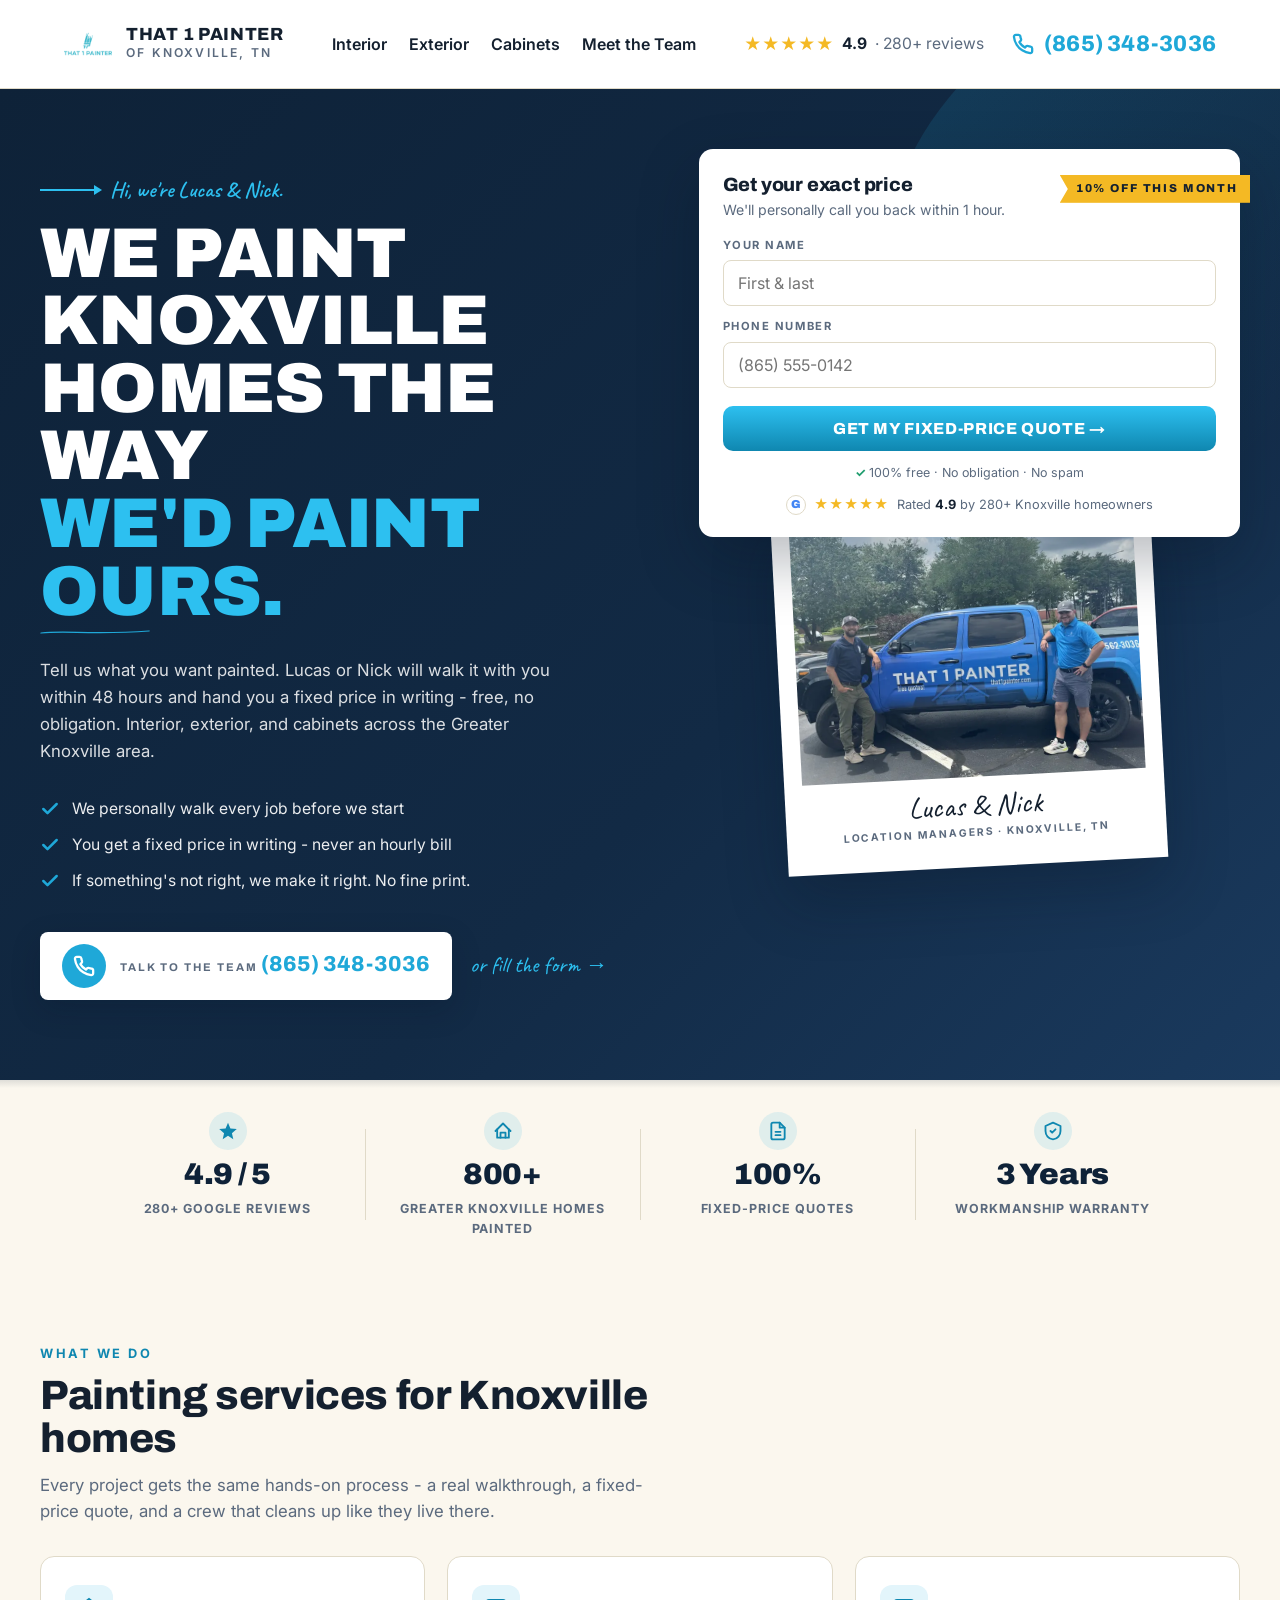
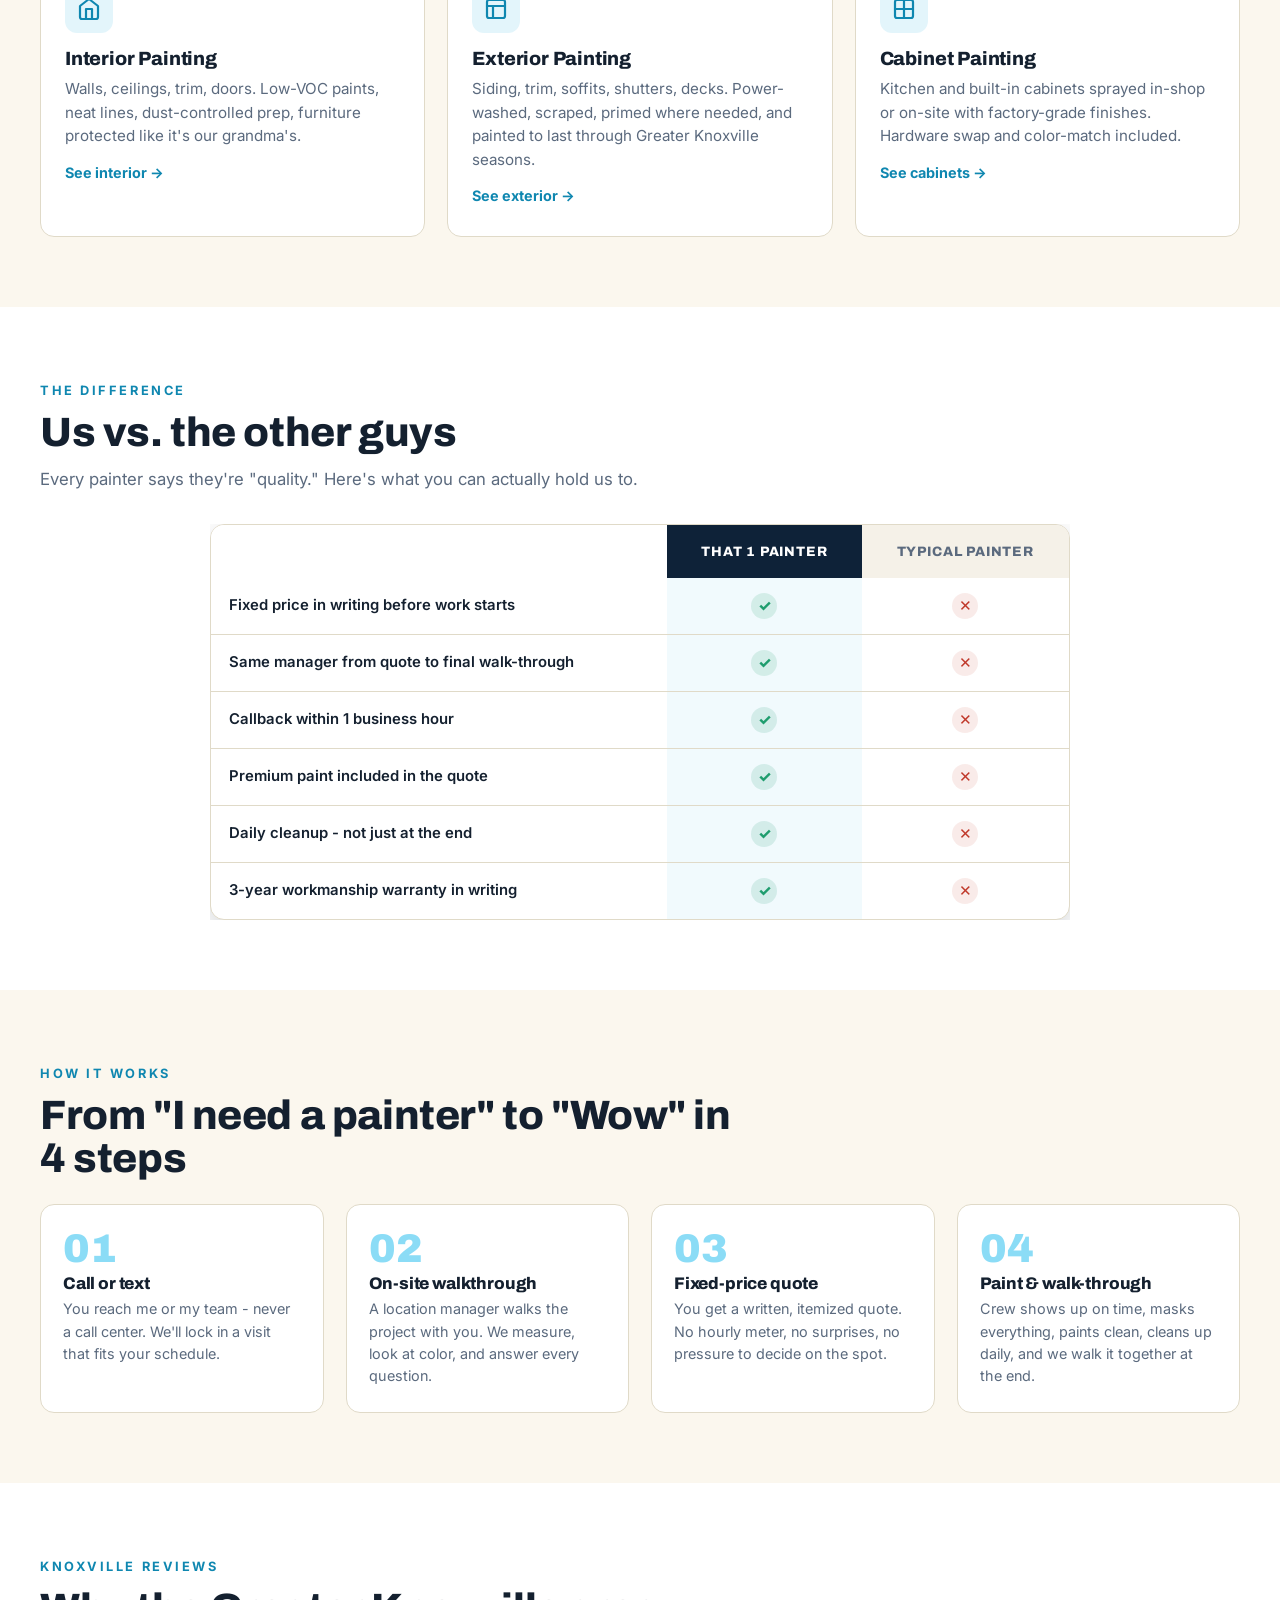
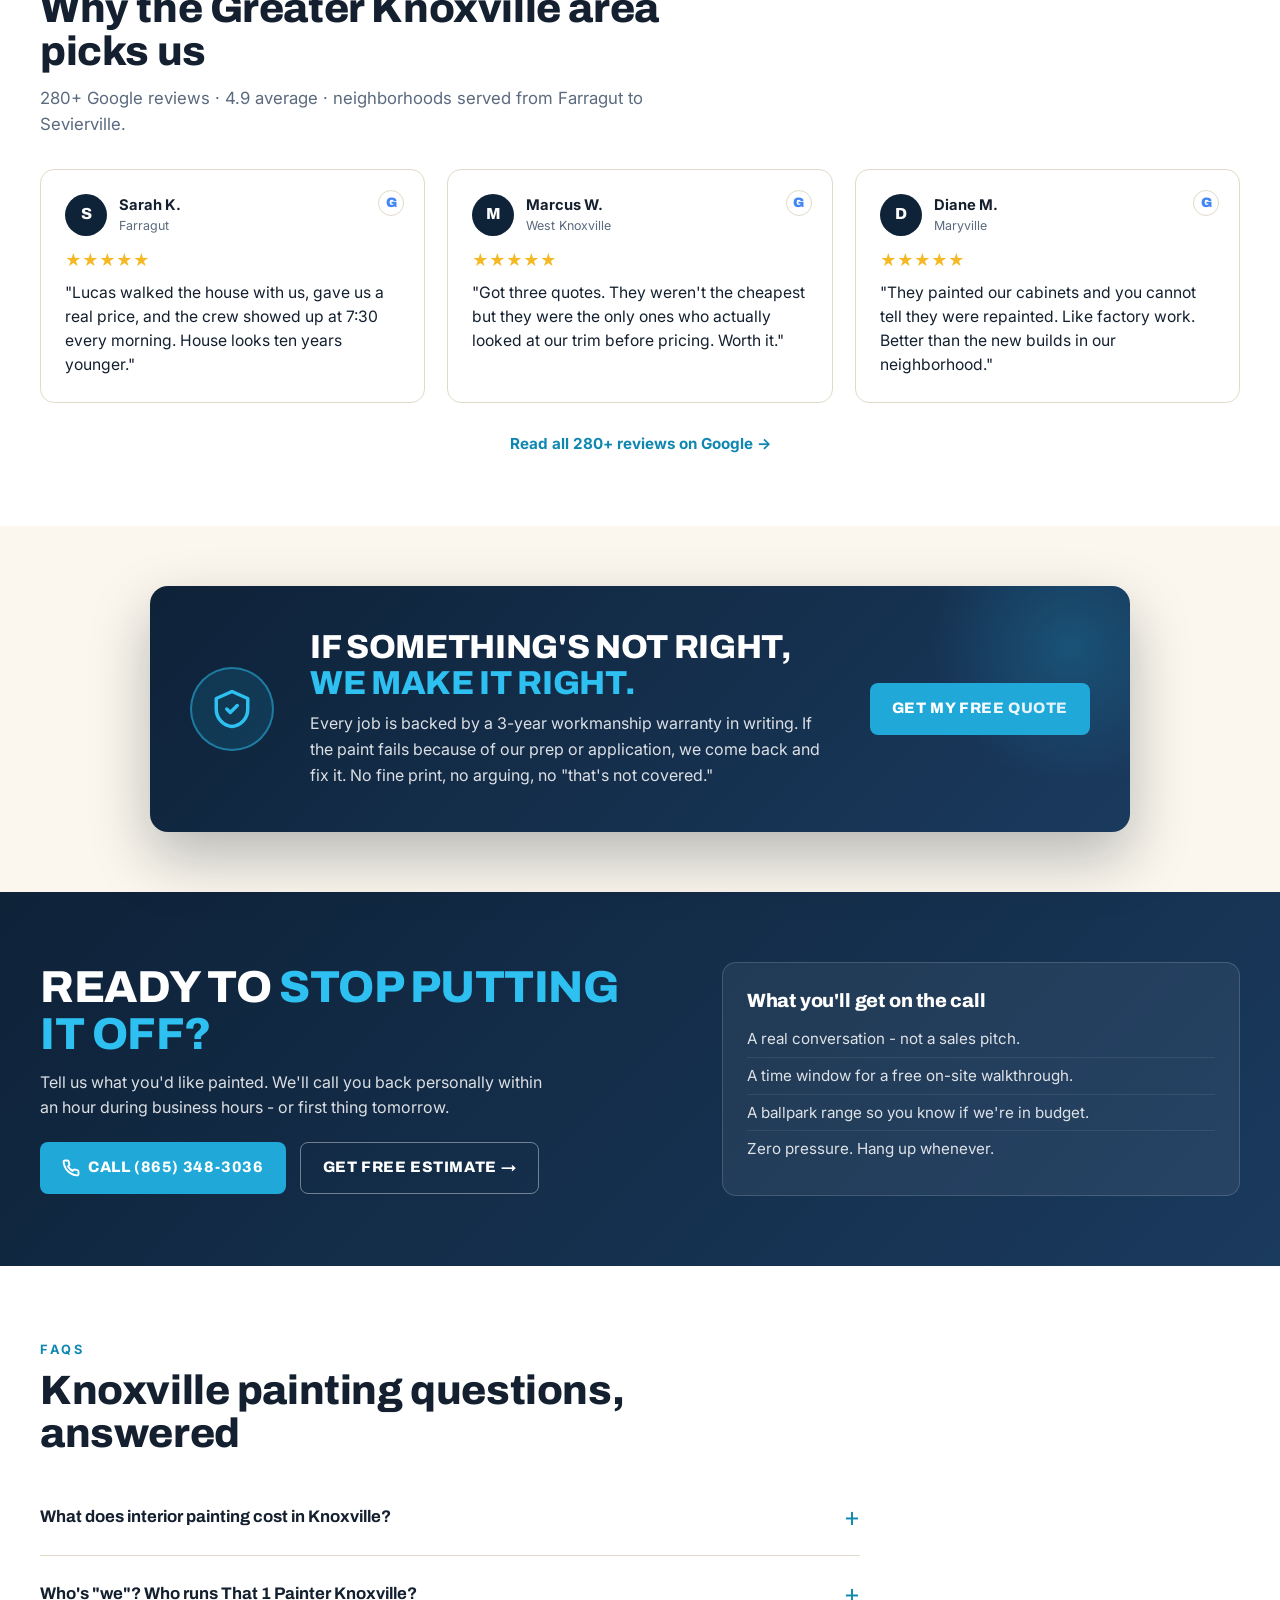
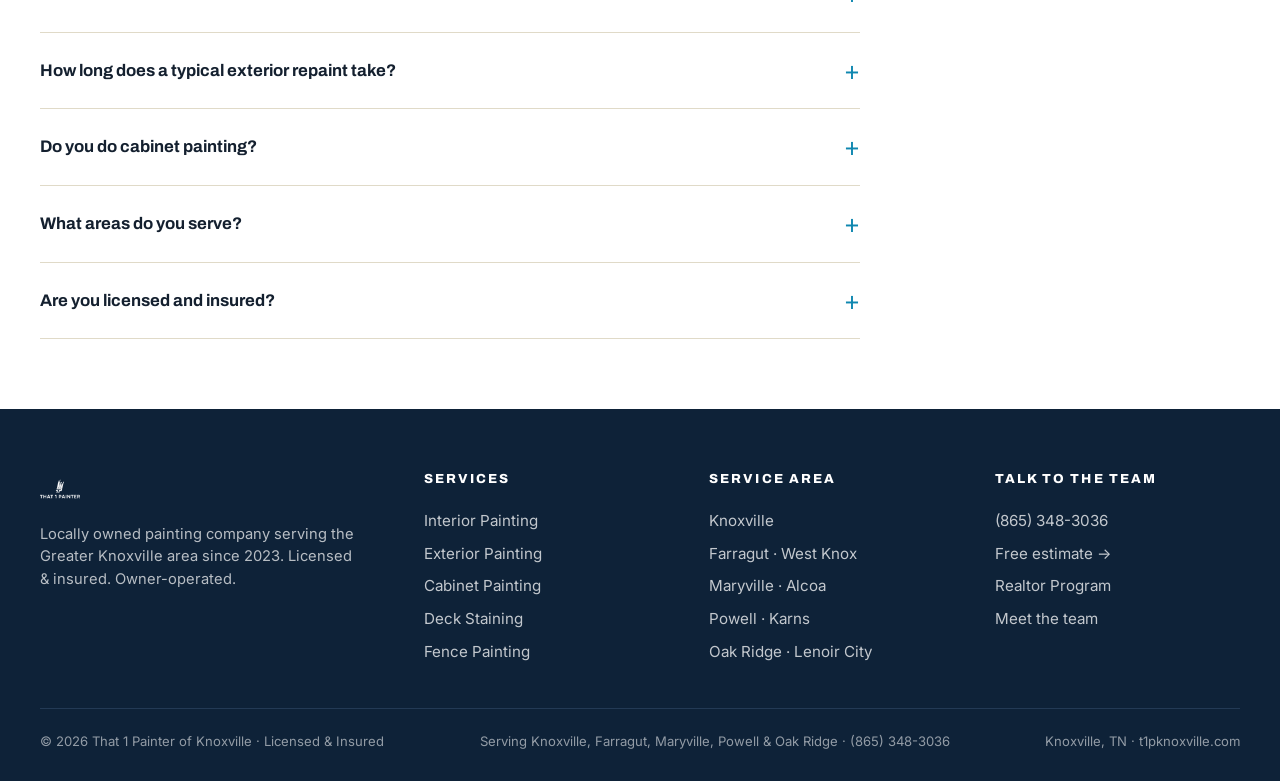
==== commit 6cb7f726: "Landing pages: real pricing, project photos, Google reviews, free-estimate build-out - interior + ex" ====
--- a/index.html
+++ b/index.html
@@ -13,6 +13,9 @@
     gtag('config', 'GT-T94FWJ92');
     gtag('config', 'G-8ZMC1K4EEJ');
     gtag('config', 'AW-11226884509');
+    // Website call conversion: swaps the displayed number with a Google forwarding
+    // number for ad-click visitors so calls >=60s count in Google Ads.
+    gtag('config', 'AW-11226884509/danlCOD02b0ZEJ3Tsukp', { phone_conversion_number: '(865) 348-3036' });
   </script>
   <!-- Microsoft Clarity -->
   <script type="text/javascript">
@@ -37,7 +40,8 @@
 
   <link rel="preconnect" href="https://fonts.googleapis.com">
   <link rel="preconnect" href="https://fonts.gstatic.com" crossorigin>
-  <link href="https://fonts.googleapis.com/css2?family=Archivo:wght@600;700;800;900&family=Inter:wght@400;500;600;700&family=Caveat:wght@500;600;700&display=swap" rel="stylesheet">
+  <link rel="preload" as="style" href="https://fonts.googleapis.com/css2?family=Archivo:wght@600;700;800;900&family=Inter:wght@400;500;600;700&family=Caveat:wght@500;600;700&display=swap" onload="this.onload=null;this.rel='stylesheet'">
+  <noscript><link href="https://fonts.googleapis.com/css2?family=Archivo:wght@600;700;800;900&family=Inter:wght@400;500;600;700&family=Caveat:wght@500;600;700&display=swap" rel="stylesheet"></noscript>
 
   <link rel="icon" type="image/webp" href="/logo.webp">
   <link rel="preload" as="image" href="/assets/img/team-lucas-nick.webp">
@@ -62,7 +66,7 @@
     "aggregateRating": {
       "@type": "AggregateRating",
       "ratingValue": "4.9",
-      "reviewCount": "250"
+      "reviewCount": "281"
     }
   }
   </script>
@@ -119,16 +123,16 @@
         </div>
       </a>
       <nav class="topbar-nav">
-        <a href="/interior.html">Interior</a>
-        <a href="/exterior.html">Exterior</a>
-        <a href="/cabinets.html">Cabinets</a>
-        <a href="/about.html">Meet the Team</a>
+        <a href="/interior">Interior</a>
+        <a href="/exterior">Exterior</a>
+        <a href="/cabinets">Cabinets</a>
+        <a href="/about">Meet the Team</a>
       </nav>
       <div class="topbar-right">
         <div class="reviews-pill" aria-label="4.9 stars from 250 plus reviews">
           <span class="reviews-stars">★★★★★</span>
           <span><strong>4.9</strong></span>
-          <span class="reviews-count">· 250+ reviews</span>
+          <span class="reviews-count">· 280+ reviews</span>
         </div>
         <a href="tel:18653483036" class="topbar-phone">
           <svg viewBox="0 0 24 24" fill="none" stroke="currentColor" stroke-width="2.5" stroke-linecap="round" stroke-linejoin="round" aria-hidden="true"><path d="M22 16.92v3a2 2 0 0 1-2.18 2 19.79 19.79 0 0 1-8.63-3.07 19.5 19.5 0 0 1-6-6 19.79 19.79 0 0 1-3.07-8.67A2 2 0 0 1 4.11 2h3a2 2 0 0 1 2 1.72c.13.96.36 1.9.7 2.81a2 2 0 0 1-.45 2.11L8.09 9.91a16 16 0 0 0 6 6l1.27-1.27a2 2 0 0 1 2.11-.45c.91.34 1.85.57 2.81.7A2 2 0 0 1 22 16.92z"/></svg>
@@ -190,7 +194,7 @@
             <div class="form-rating">
               <span class="g-badge" aria-hidden="true">G</span>
               <span class="stars" aria-hidden="true">★★★★★</span>
-              <span>Rated <strong>4.9</strong> by 250+ Knoxville homeowners</span>
+              <span>Rated <strong>4.9</strong> by 280+ Knoxville homeowners</span>
             </div>
           </form>
         </div>
@@ -212,7 +216,7 @@
       <div class="trust-item">
         <span class="icon" aria-hidden="true"><svg viewBox="0 0 24 24" fill="currentColor"><path d="M12 2l2.9 6.94 7.6.66-5.78 4.96L18.36 22 12 17.77 5.64 22l1.64-7.44L1.5 9.6l7.6-.66L12 2z"/></svg></span>
         <div class="num">4.9 / 5</div>
-        <div class="label">250+ Google Reviews</div>
+        <div class="label">280+ Google Reviews</div>
       </div>
       <div class="trust-item">
         <span class="icon" aria-hidden="true"><svg viewBox="0 0 24 24" fill="none" stroke="currentColor" stroke-width="2.2" stroke-linecap="round" stroke-linejoin="round"><path d="M3 12l9-9 9 9"/><path d="M5 10v10h14V10"/><path d="M9 20v-6h6v6"/></svg></span>
@@ -246,7 +250,7 @@
           </div>
           <h3>Interior Painting</h3>
           <p>Walls, ceilings, trim, doors. Low-VOC paints, neat lines, dust-controlled prep, furniture protected like it's our grandma's.</p>
-          <a href="/interior.html" class="card-cta">See interior →</a>
+          <a href="/interior" class="card-cta">See interior →</a>
         </div>
         <div class="card">
           <div class="card-icon">
@@ -254,7 +258,7 @@
           </div>
           <h3>Exterior Painting</h3>
           <p>Siding, trim, soffits, shutters, decks. Power-washed, scraped, primed where needed, and painted to last through Greater Knoxville seasons.</p>
-          <a href="/exterior.html" class="card-cta">See exterior →</a>
+          <a href="/exterior" class="card-cta">See exterior →</a>
         </div>
         <div class="card">
           <div class="card-icon">
@@ -262,7 +266,7 @@
           </div>
           <h3>Cabinet Painting</h3>
           <p>Kitchen and built-in cabinets sprayed in-shop or on-site with factory-grade finishes. Hardware swap and color-match included.</p>
-          <a href="/cabinets.html" class="card-cta">See cabinets →</a>
+          <a href="/cabinets" class="card-cta">See cabinets →</a>
         </div>
       </div>
     </div>
@@ -341,7 +345,7 @@
     <div class="container">
       <span class="section-eyebrow">Knoxville Reviews</span>
       <h2 class="section-title">Why the Greater Knoxville area picks us</h2>
-      <p class="section-lead">250+ Google reviews · 4.9 average · neighborhoods served from Farragut to Sevierville.</p>
+      <p class="section-lead">280+ Google reviews · 4.9 average · neighborhoods served from Farragut to Sevierville.</p>
 
       <div class="cards-3 mt-24">
         <div class="review-card">
@@ -383,7 +387,7 @@
       </div>
 
       <div class="reviews-cta-row">
-        <a href="https://www.google.com/search?q=That+1+Painter+Knoxville+reviews" target="_blank" rel="noopener">Read all 250+ reviews on Google →</a>
+        <a href="https://www.google.com/search?q=That+1+Painter+Knoxville+reviews" target="_blank" rel="noopener">Read all 280+ reviews on Google →</a>
       </div>
     </div>
   </section>
@@ -415,7 +419,7 @@
             <svg width="18" height="18" viewBox="0 0 24 24" fill="none" stroke="currentColor" stroke-width="2.5" stroke-linecap="round" stroke-linejoin="round"><path d="M22 16.92v3a2 2 0 0 1-2.18 2 19.79 19.79 0 0 1-8.63-3.07 19.5 19.5 0 0 1-6-6 19.79 19.79 0 0 1-3.07-8.67A2 2 0 0 1 4.11 2h3a2 2 0 0 1 2 1.72c.13.96.36 1.9.7 2.81a2 2 0 0 1-.45 2.11L8.09 9.91a16 16 0 0 0 6 6l1.27-1.27a2 2 0 0 1 2.11-.45c.91.34 1.85.57 2.81.7A2 2 0 0 1 22 16.92z"/></svg>
             Call (865) 348-3036
           </a>
-          <a href="/free-estimate.html" class="btn-ghost">Get free estimate →</a>
+          <a href="/free-estimate" class="btn-ghost">Get free estimate →</a>
         </div>
       </div>
       <div class="card" style="background:rgba(255,255,255,0.06); border-color:rgba(255,255,255,0.15);">
@@ -475,27 +479,27 @@
       <div>
         <h5>Services</h5>
         <ul>
-          <li><a href="/interior.html">Interior Painting</a></li>
-          <li><a href="/exterior.html">Exterior Painting</a></li>
-          <li><a href="/cabinets.html">Cabinet Painting</a></li><li><a href="/deck-staining.html">Deck Staining</a></li><li><a href="/fence-painting.html">Fence Painting</a></li>
+          <li><a href="/interior">Interior Painting</a></li>
+          <li><a href="/exterior">Exterior Painting</a></li>
+          <li><a href="/cabinets">Cabinet Painting</a></li><li><a href="/deck-staining">Deck Staining</a></li><li><a href="/fence-painting">Fence Painting</a></li>
         </ul>
       </div>
       <div>
         <h5>Service Area</h5>
         <ul>
-          <li><a href="/free-estimate.html">Knoxville</a></li>
-          <li><a href="/free-estimate.html">Farragut · West Knox</a></li>
-          <li><a href="/free-estimate.html">Maryville · Alcoa</a></li>
-          <li><a href="/free-estimate.html">Powell · Karns</a></li>
-          <li><a href="/free-estimate.html">Oak Ridge · Lenoir City</a></li>
+          <li><a href="/free-estimate">Knoxville</a></li>
+          <li><a href="/free-estimate">Farragut · West Knox</a></li>
+          <li><a href="/free-estimate">Maryville · Alcoa</a></li>
+          <li><a href="/free-estimate">Powell · Karns</a></li>
+          <li><a href="/free-estimate">Oak Ridge · Lenoir City</a></li>
         </ul>
       </div>
       <div>
         <h5>Talk to the Team</h5>
         <ul>
           <li><a href="tel:18653483036">(865) 348-3036</a></li>
-          <li><a href="/free-estimate.html">Free estimate →</a></li><li><a href="/realtors.html">Realtor Program</a></li>
-          <li><a href="/about.html">Meet the team</a></li>
+          <li><a href="/free-estimate">Free estimate →</a></li><li><a href="/realtors">Realtor Program</a></li>
+          <li><a href="/about">Meet the team</a></li>
         </ul>
       </div>
     </div>
--- a/assets/css/main.css
+++ b/assets/css/main.css
@@ -1214,3 +1214,24 @@
   .quote-card .sub { margin-bottom: 10px; }
   .quote-card label { margin-top: 10px; }
 }
+
+/* ── Pricing + project photos (added 2026-09-15) ───────── */
+.price-grid { display: grid; gap: 18px; grid-template-columns: 1fr; }
+@media (min-width: 760px) { .price-grid { grid-template-columns: repeat(3, 1fr); } }
+.price-card {
+  background: var(--white);
+  border: 1px solid var(--line);
+  border-radius: 14px;
+  padding: 24px;
+}
+.price-card .scope { font-size: 0.8rem; font-weight: 700; letter-spacing: 0.12em; text-transform: uppercase; color: var(--cyan-dark); }
+.price-card .range { font-family: 'Archivo', 'Inter', sans-serif; font-weight: 800; font-size: 1.7rem; color: var(--navy); margin: 8px 0 6px; line-height: 1.15; }
+.price-card p { color: var(--muted); font-size: 0.93rem; line-height: 1.55; }
+.price-note { color: var(--muted); font-size: 0.88rem; margin-top: 16px; max-width: 820px; line-height: 1.55; }
+.project-grid { display: grid; gap: 14px; grid-template-columns: 1fr; }
+@media (min-width: 640px) { .project-grid { grid-template-columns: repeat(3, 1fr); } }
+.project-grid figure { margin: 0; }
+.project-grid img { width: 100%; height: auto; aspect-ratio: 3 / 2; object-fit: cover; border-radius: 12px; display: block; }
+.project-grid figcaption { color: var(--muted); font-size: 0.85rem; margin-top: 8px; }
+.reviews-grid { display: grid; gap: 18px; grid-template-columns: 1fr; }
+@media (min-width: 760px) { .reviews-grid { grid-template-columns: repeat(3, 1fr); } }
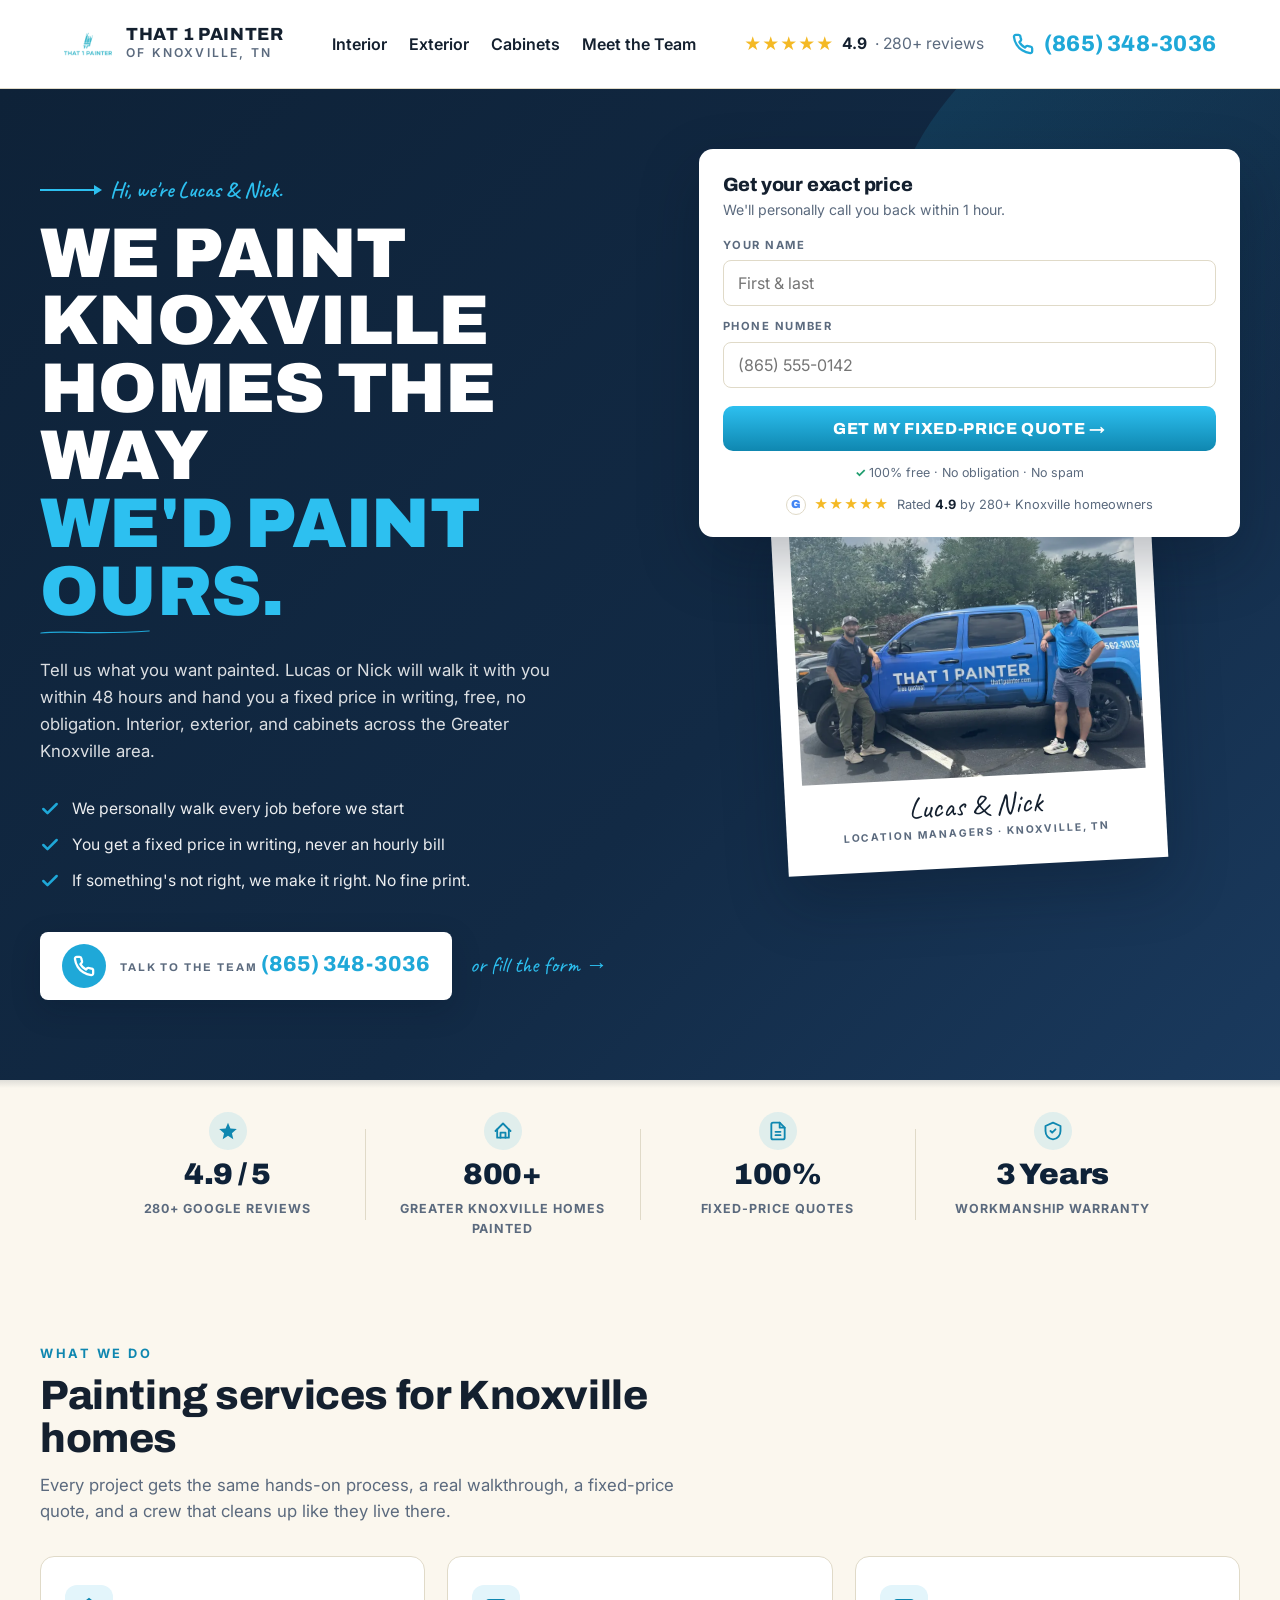
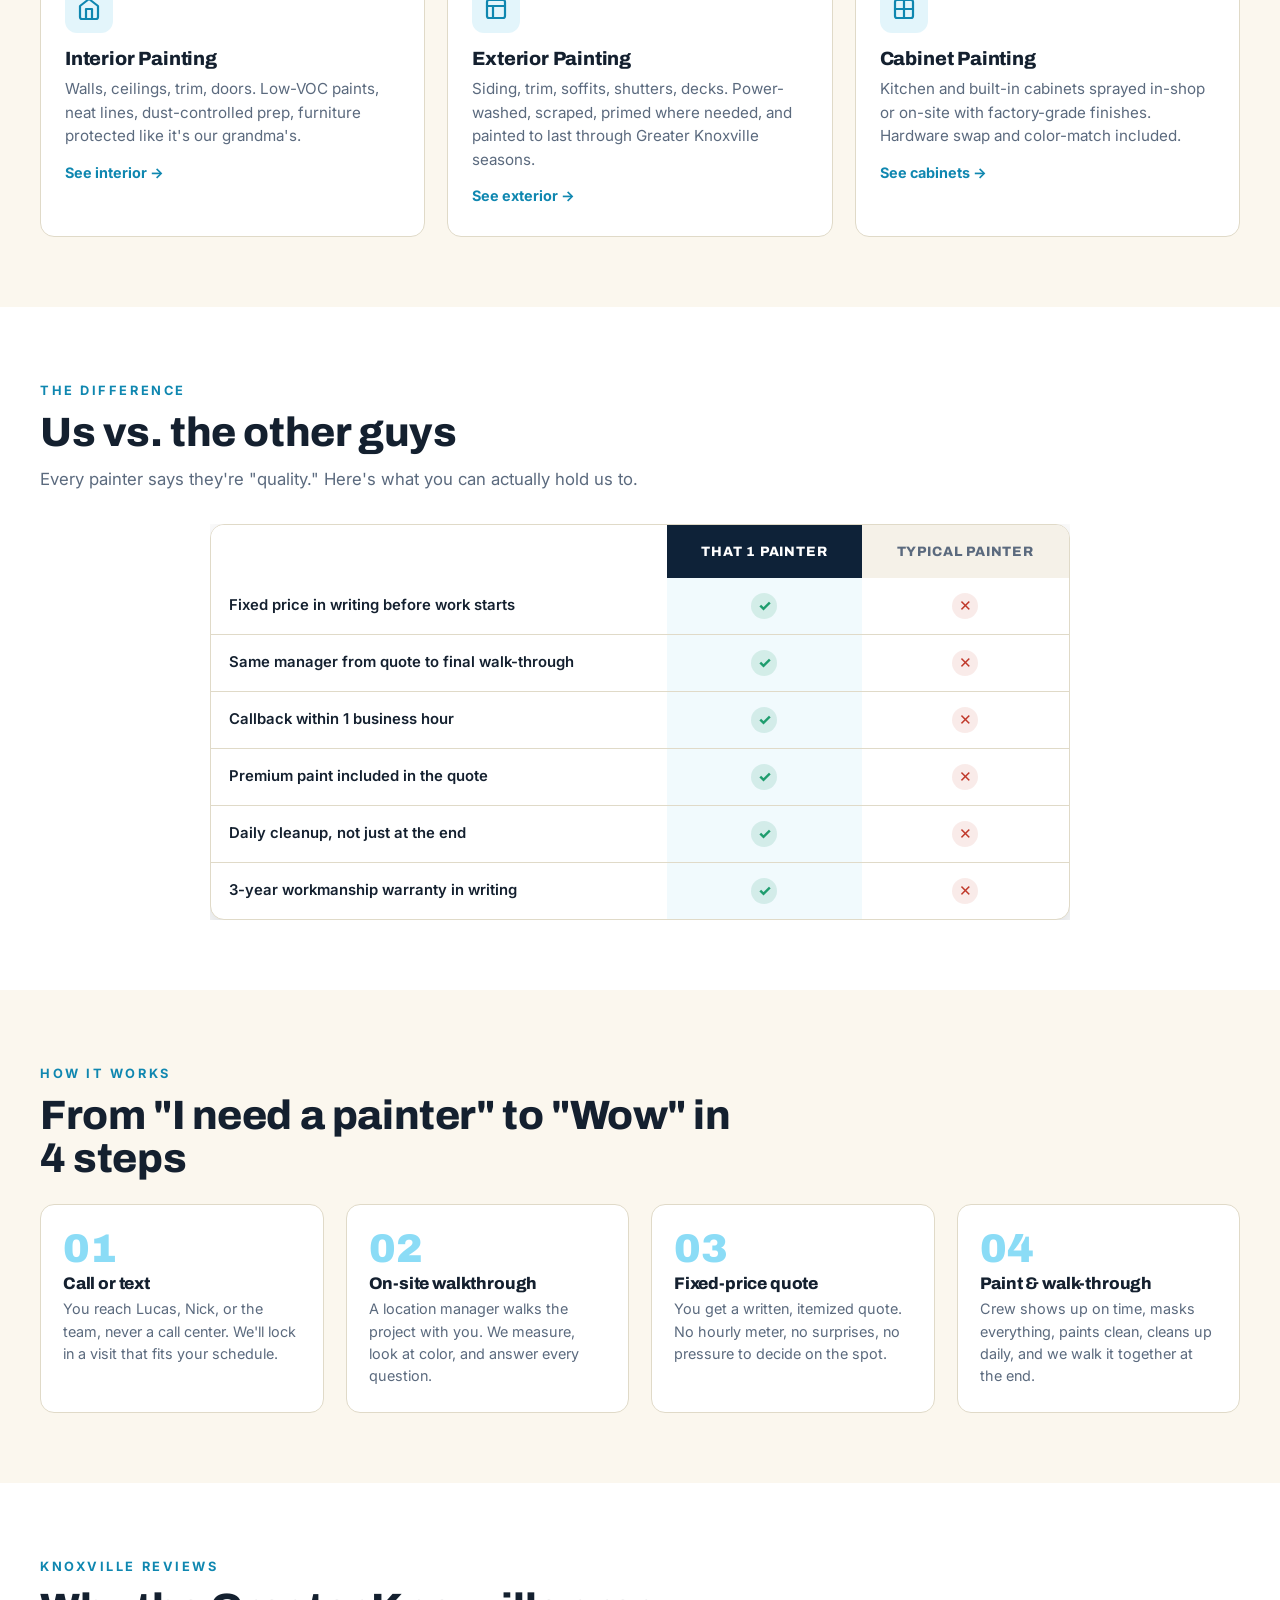
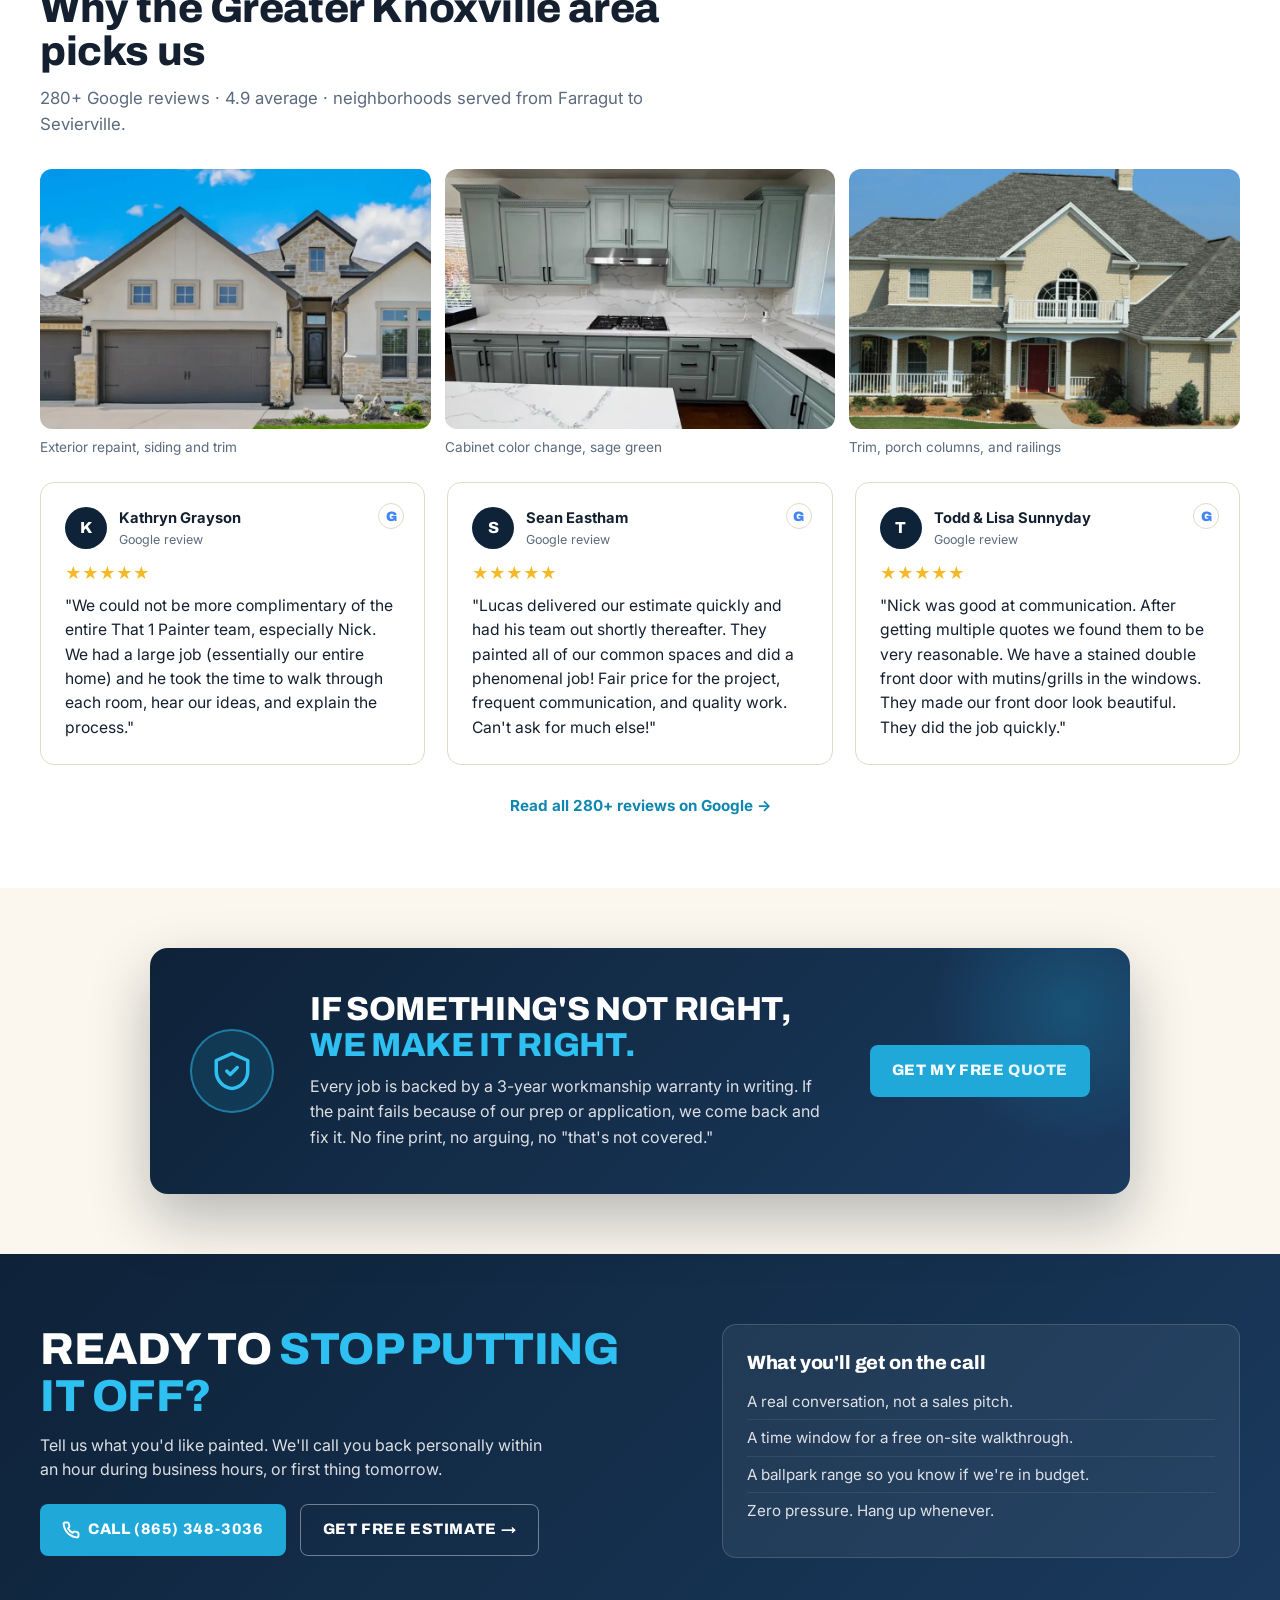
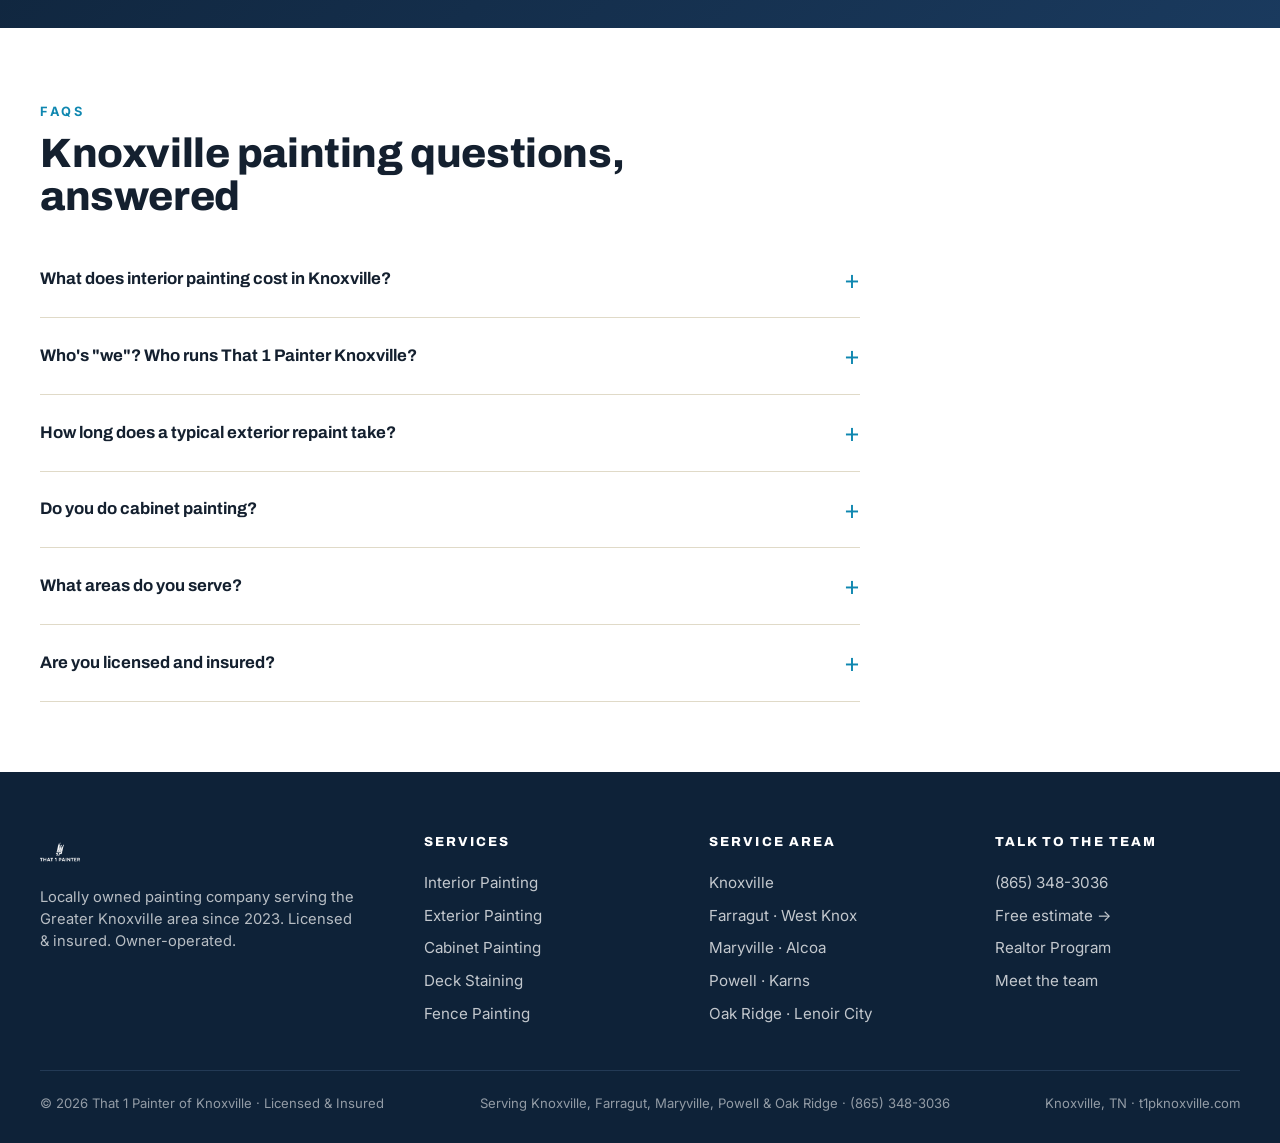
==== commit 6819830b: "Landing pages: remove 10% badge, real reviews replace placeholders, proof moved up, thin pages fille" ====
--- a/index.html
+++ b/index.html
@@ -3,6 +3,7 @@
 <head>
   <meta charset="UTF-8">
   <meta name="viewport" content="width=device-width, initial-scale=1.0">
+  <meta name="facebook-domain-verification" content="lr47ohur78bllmtz2bpeezzbt80ikb" />
 
   <!-- Google tag (gtag.js) — unified container routing to Google Ads + GA4 -->
   <script async src="https://www.googletagmanager.com/gtag/js?id=GT-T94FWJ92"></script>
@@ -25,6 +26,17 @@
         y=l.getElementsByTagName(r)[0];y.parentNode.insertBefore(t,y);
     })(window, document, "clarity", "script", "wvl3fsdmvr");
   </script>
+  <!-- Meta Pixel: T1P Knoxville Website (2663338367427497). Lead + Contact events fire from main.js. -->
+  <script>
+    !function(f,b,e,v,n,t,s){if(f.fbq)return;n=f.fbq=function(){n.callMethod?
+    n.callMethod.apply(n,arguments):n.queue.push(arguments)};if(!f._fbq)f._fbq=n;
+    n.push=n;n.loaded=!0;n.version='2.0';n.queue=[];t=b.createElement(e);t.async=!0;
+    t.src=v;s=b.getElementsByTagName(e)[0];s.parentNode.insertBefore(t,s)}(window,
+    document,'script','https://connect.facebook.net/en_US/fbevents.js');
+    fbq('init', '2663338367427497');
+    fbq('track', 'PageView');
+  </script>
+  <noscript><img height="1" width="1" style="display:none" alt="" src="https://www.facebook.com/tr?id=2663338367427497&ev=PageView&noscript=1"></noscript>
 
 
   <title>That 1 Painter Knoxville - Interior, Exterior &amp; Cabinet Painting</title>
@@ -79,7 +91,7 @@
       {
         "@type": "Question",
         "name": "What does interior painting cost in Knoxville?",
-        "acceptedAnswer": {"@type": "Answer", "text": "Every project is quoted on-site. We walk the rooms with you, factor in prep, ceiling height, trim work, and paint grade, then give you the exact number in writing - never an hourly bill. The walkthrough is free and there's zero obligation to book."}
+        "acceptedAnswer": {"@type": "Answer", "text": "Every project is quoted on-site. We walk the rooms with you, factor in prep, ceiling height, trim work, and paint grade, then give you the exact number in writing, never an hourly bill. The walkthrough is free and there's zero obligation to book."}
       },
       {
         "@type": "Question",
@@ -94,7 +106,7 @@
       {
         "@type": "Question",
         "name": "Do you do cabinet painting?",
-        "acceptedAnswer": {"@type": "Answer", "text": "Yes - we spray cabinets with a factory-grade finish, either in our shop or on-site with full dust containment. Most kitchens are done in 5-7 days with hardware swapped at no extra cost."}
+        "acceptedAnswer": {"@type": "Answer", "text": "Yes, we spray cabinets with a factory-grade finish, either in our shop or on-site with full dust containment. Most kitchens are done in 5-7 days with hardware swapped at no extra cost."}
       },
       {
         "@type": "Question",
@@ -104,7 +116,7 @@
       {
         "@type": "Question",
         "name": "Are you licensed and insured?",
-        "acceptedAnswer": {"@type": "Answer", "text": "Yes - fully licensed in Tennessee, with general liability and workers' comp coverage. We'll provide certificates on request before any work starts."}
+        "acceptedAnswer": {"@type": "Answer", "text": "Yes, fully licensed in Tennessee, with general liability and workers' comp coverage. We'll provide certificates on request before any work starts."}
       }
     ]
   }
@@ -153,13 +165,13 @@
         </h1>
         <p class="hero-lead">
           Tell us what you want painted. Lucas or Nick will walk it with you within 48 hours
-          and hand you a fixed price in writing - free, no obligation. Interior, exterior,
+          and hand you a fixed price in writing, free, no obligation. Interior, exterior,
           and cabinets across the Greater Knoxville area.
         </p>
 
         <ul class="hero-list">
           <li>We personally walk every job before we start</li>
-          <li>You get a fixed price in writing - never an hourly bill</li>
+          <li>You get a fixed price in writing, never an hourly bill</li>
           <li>If something's not right, we make it right. No fine print.</li>
         </ul>
 
@@ -180,7 +192,6 @@
       <!-- Right column: form on top, polaroid tucked under -->
       <div class="hero-right" id="quote">
         <div class="quote-card">
-          <div class="badge-save">10% off this month</div>
           <h3>Get your exact price</h3>
           <div class="sub">We'll personally call you back within 1 hour.</div>
           <form data-lead-form data-form-location="hero">
@@ -241,7 +252,7 @@
     <div class="container">
       <span class="section-eyebrow">What We Do</span>
       <h2 class="section-title">Painting services for Knoxville homes</h2>
-      <p class="section-lead">Every project gets the same hands-on process - a real walkthrough, a fixed-price quote, and a crew that cleans up like they live there.</p>
+      <p class="section-lead">Every project gets the same hands-on process, a real walkthrough, a fixed-price quote, and a crew that cleans up like they live there.</p>
 
       <div class="cards-3 mt-24">
         <div class="card">
@@ -310,7 +321,7 @@
               <td><span class="no">✕</span></td>
             </tr>
             <tr>
-              <th>Daily cleanup - not just at the end</th>
+              <th>Daily cleanup, not just at the end</th>
               <td class="us"><span class="yes">✓</span></td>
               <td><span class="no">✕</span></td>
             </tr>
@@ -332,7 +343,7 @@
       <h2 class="section-title">From "I need a painter" to "Wow" in 4 steps</h2>
 
       <div class="process-grid mt-24">
-        <div class="step"><div class="step-num">01</div><h4>Call or text</h4><p>You reach me or my team - never a call center. We'll lock in a visit that fits your schedule.</p></div>
+        <div class="step"><div class="step-num">01</div><h4>Call or text</h4><p>You reach Lucas, Nick, or the team, never a call center. We'll lock in a visit that fits your schedule.</p></div>
         <div class="step"><div class="step-num">02</div><h4>On-site walkthrough</h4><p>A location manager walks the project with you. We measure, look at color, and answer every question.</p></div>
         <div class="step"><div class="step-num">03</div><h4>Fixed-price quote</h4><p>You get a written, itemized quote. No hourly meter, no surprises, no pressure to decide on the spot.</p></div>
         <div class="step"><div class="step-num">04</div><h4>Paint &amp; walk-through</h4><p>Crew shows up on time, masks everything, paints clean, cleans up daily, and we walk it together at the end.</p></div>
@@ -347,42 +358,48 @@
       <h2 class="section-title">Why the Greater Knoxville area picks us</h2>
       <p class="section-lead">280+ Google reviews · 4.9 average · neighborhoods served from Farragut to Sevierville.</p>
 
+            <div class="project-grid mt-24">
+        <figure><img src="/assets/img/projects/exterior-1.webp" width="900" height="600" loading="lazy" decoding="async" alt="Repainted two-story home with white trim near Maryville, Tennessee"><figcaption>Exterior repaint, siding and trim</figcaption></figure>
+        <figure><img src="/assets/img/projects/interior-2.webp" width="900" height="600" loading="lazy" decoding="async" alt="Kitchen cabinets painted sage green in a Knoxville area home"><figcaption>Cabinet color change, sage green</figcaption></figure>
+        <figure><img src="/assets/img/projects/exterior-2.webp" width="900" height="600" loading="lazy" decoding="async" alt="Brick home with freshly painted white trim, porch columns, and railings"><figcaption>Trim, porch columns, and railings</figcaption></figure>
+      </div>
+
       <div class="cards-3 mt-24">
+        <div class="review-card">
+          <span class="g-corner" aria-hidden="true">G</span>
+          <div class="review-head">
+            <div class="avatar">K</div>
+            <div class="review-meta">
+              <div class="who">Kathryn Grayson</div>
+              <div class="where">Google review</div>
+            </div>
+          </div>
+          <div class="stars">★★★★★</div>
+          <p class="quote">"We could not be more complimentary of the entire That 1 Painter team, especially Nick. We had a large job (essentially our entire home) and he took the time to walk through each room, hear our ideas, and explain the process."</p>
+        </div>
         <div class="review-card">
           <span class="g-corner" aria-hidden="true">G</span>
           <div class="review-head">
             <div class="avatar">S</div>
             <div class="review-meta">
-              <div class="who">Sarah K.</div>
-              <div class="where">Farragut</div>
+              <div class="who">Sean Eastham</div>
+              <div class="where">Google review</div>
             </div>
           </div>
           <div class="stars">★★★★★</div>
-          <p class="quote">"Lucas walked the house with us, gave us a real price, and the crew showed up at 7:30 every morning. House looks ten years younger."</p>
+          <p class="quote">"Lucas delivered our estimate quickly and had his team out shortly thereafter. They painted all of our common spaces and did a phenomenal job! Fair price for the project, frequent communication, and quality work. Can't ask for much else!"</p>
         </div>
         <div class="review-card">
           <span class="g-corner" aria-hidden="true">G</span>
           <div class="review-head">
-            <div class="avatar">M</div>
+            <div class="avatar">T</div>
             <div class="review-meta">
-              <div class="who">Marcus W.</div>
-              <div class="where">West Knoxville</div>
+              <div class="who">Todd &amp; Lisa Sunnyday</div>
+              <div class="where">Google review</div>
             </div>
           </div>
           <div class="stars">★★★★★</div>
-          <p class="quote">"Got three quotes. They weren't the cheapest but they were the only ones who actually looked at our trim before pricing. Worth it."</p>
-        </div>
-        <div class="review-card">
-          <span class="g-corner" aria-hidden="true">G</span>
-          <div class="review-head">
-            <div class="avatar">D</div>
-            <div class="review-meta">
-              <div class="who">Diane M.</div>
-              <div class="where">Maryville</div>
-            </div>
-          </div>
-          <div class="stars">★★★★★</div>
-          <p class="quote">"They painted our cabinets and you cannot tell they were repainted. Like factory work. Better than the new builds in our neighborhood."</p>
+          <p class="quote">"Nick was good at communication. After getting multiple quotes we found them to be very reasonable. We have a stained double front door with mutins/grills in the windows. They made our front door look beautiful. They did the job quickly."</p>
         </div>
       </div>
 
@@ -413,7 +430,7 @@
     <div class="container">
       <div>
         <h2>Ready to <span class="accent">stop putting it off?</span></h2>
-        <p>Tell us what you'd like painted. We'll call you back personally within an hour during business hours - or first thing tomorrow.</p>
+        <p>Tell us what you'd like painted. We'll call you back personally within an hour during business hours, or first thing tomorrow.</p>
         <div class="ctas">
           <a href="tel:18653483036" class="btn-cyan">
             <svg width="18" height="18" viewBox="0 0 24 24" fill="none" stroke="currentColor" stroke-width="2.5" stroke-linecap="round" stroke-linejoin="round"><path d="M22 16.92v3a2 2 0 0 1-2.18 2 19.79 19.79 0 0 1-8.63-3.07 19.5 19.5 0 0 1-6-6 19.79 19.79 0 0 1-3.07-8.67A2 2 0 0 1 4.11 2h3a2 2 0 0 1 2 1.72c.13.96.36 1.9.7 2.81a2 2 0 0 1-.45 2.11L8.09 9.91a16 16 0 0 0 6 6l1.27-1.27a2 2 0 0 1 2.11-.45c.91.34 1.85.57 2.81.7A2 2 0 0 1 22 16.92z"/></svg>
@@ -425,7 +442,7 @@
       <div class="card" style="background:rgba(255,255,255,0.06); border-color:rgba(255,255,255,0.15);">
         <h3 style="color:#fff;">What you'll get on the call</h3>
         <ul style="list-style:none; color:rgba(255,255,255,0.85); font-size:0.95rem; margin-top:10px;">
-          <li style="padding:6px 0; border-bottom:1px solid rgba(255,255,255,0.08);">A real conversation - not a sales pitch.</li>
+          <li style="padding:6px 0; border-bottom:1px solid rgba(255,255,255,0.08);">A real conversation, not a sales pitch.</li>
           <li style="padding:6px 0; border-bottom:1px solid rgba(255,255,255,0.08);">A time window for a free on-site walkthrough.</li>
           <li style="padding:6px 0; border-bottom:1px solid rgba(255,255,255,0.08);">A ballpark range so you know if we're in budget.</li>
           <li style="padding:6px 0;">Zero pressure. Hang up whenever.</li>
@@ -443,7 +460,7 @@
       <div class="faq-list mt-24">
         <details class="faq-item">
           <summary>What does interior painting cost in Knoxville?</summary>
-          <p>Every project is quoted on-site. We walk the rooms with you, factor in prep, ceiling height, trim work, and paint grade, then give you the exact number in writing - never an hourly bill. The walkthrough is free and there's zero obligation to book.</p>
+          <p>Every project is quoted on-site. We walk the rooms with you, factor in prep, ceiling height, trim work, and paint grade, then give you the exact number in writing, never an hourly bill. The walkthrough is free and there's zero obligation to book.</p>
         </details>
         <details class="faq-item">
           <summary>Who's "we"? Who runs That 1 Painter Knoxville?</summary>
@@ -455,7 +472,7 @@
         </details>
         <details class="faq-item">
           <summary>Do you do cabinet painting?</summary>
-          <p>Yes - we spray cabinets with a factory-grade finish, either in our shop or on-site with full dust containment. Most kitchens are done in 5–7 days with hardware swapped at no extra cost.</p>
+          <p>Yes, we spray cabinets with a factory-grade finish, either in our shop or on-site with full dust containment. Most kitchens are done in 5–7 days with hardware swapped at no extra cost.</p>
         </details>
         <details class="faq-item">
           <summary>What areas do you serve?</summary>
@@ -463,7 +480,7 @@
         </details>
         <details class="faq-item">
           <summary>Are you licensed and insured?</summary>
-          <p>Yes - fully licensed in Tennessee, with general liability and workers' comp coverage. We'll provide certificates on request before any work starts.</p>
+          <p>Yes, fully licensed in Tennessee, with general liability and workers' comp coverage. We'll provide certificates on request before any work starts.</p>
         </details>
       </div>
     </div>
